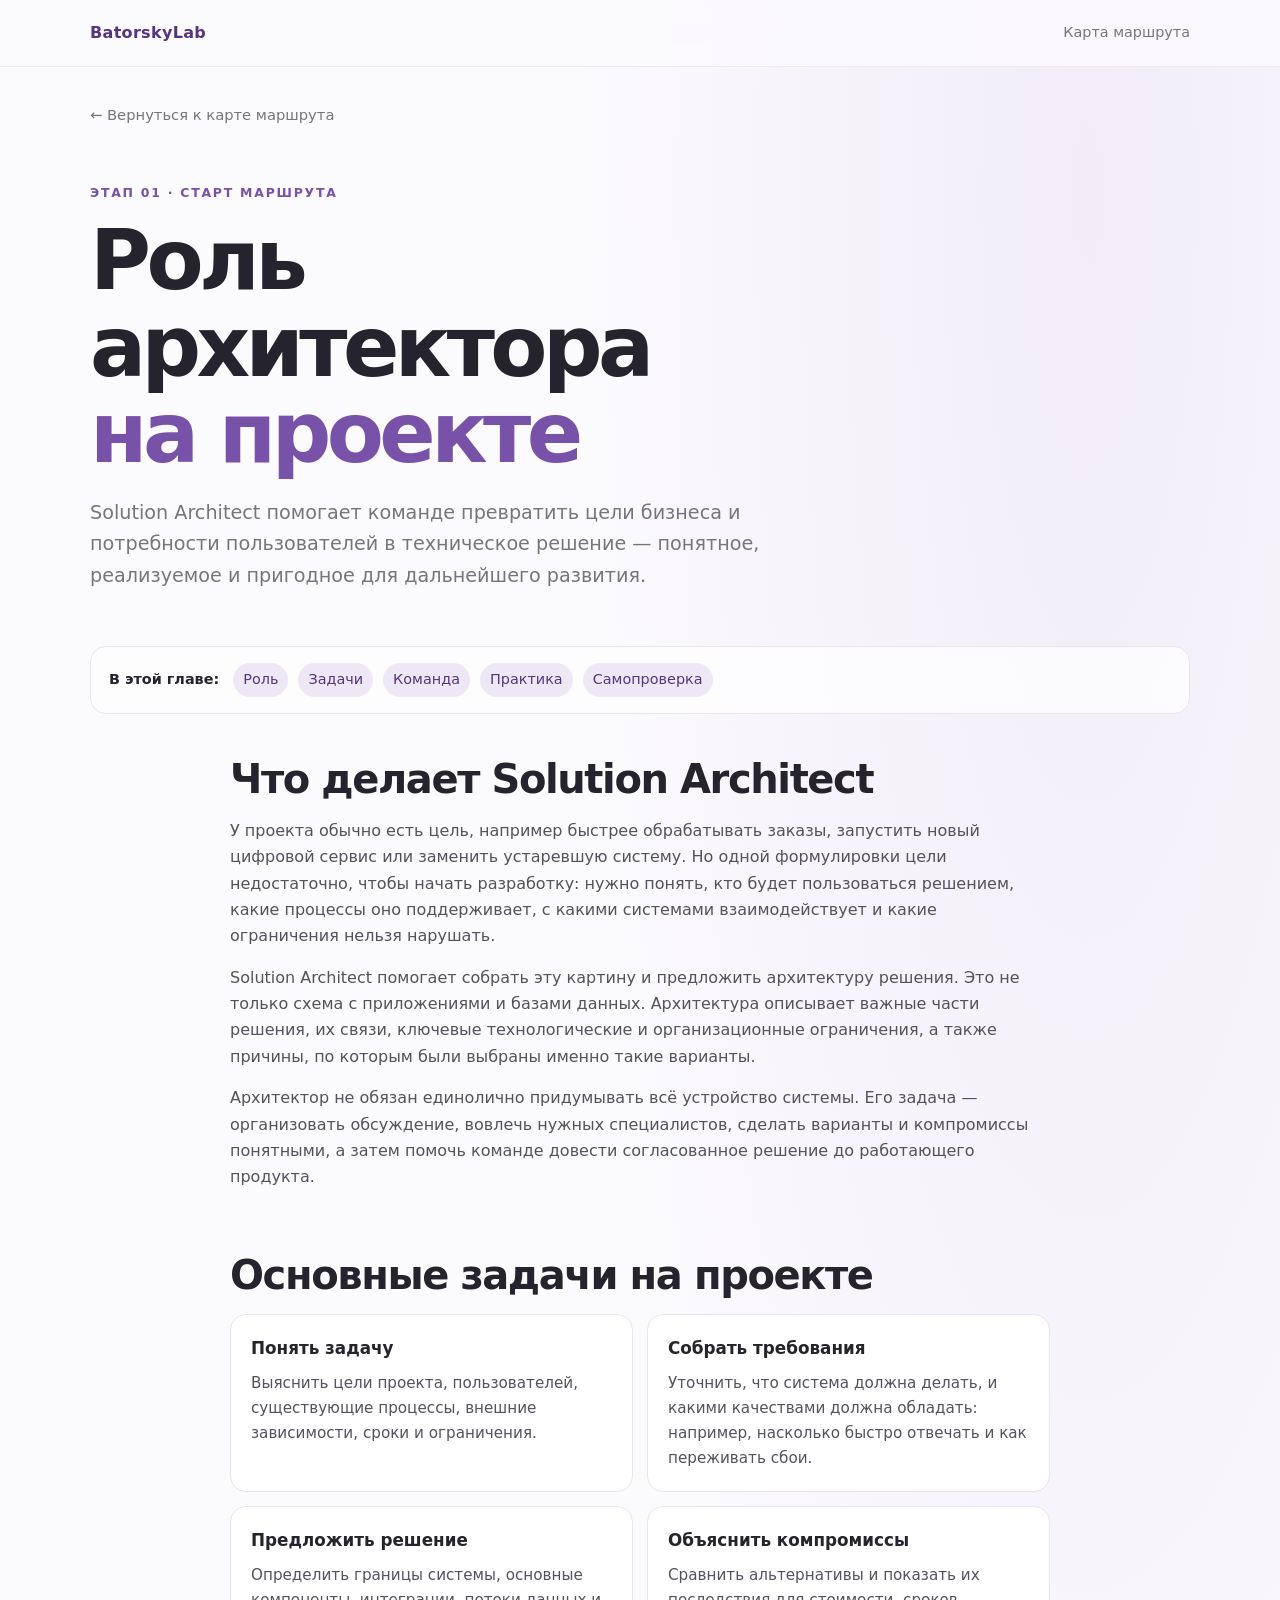
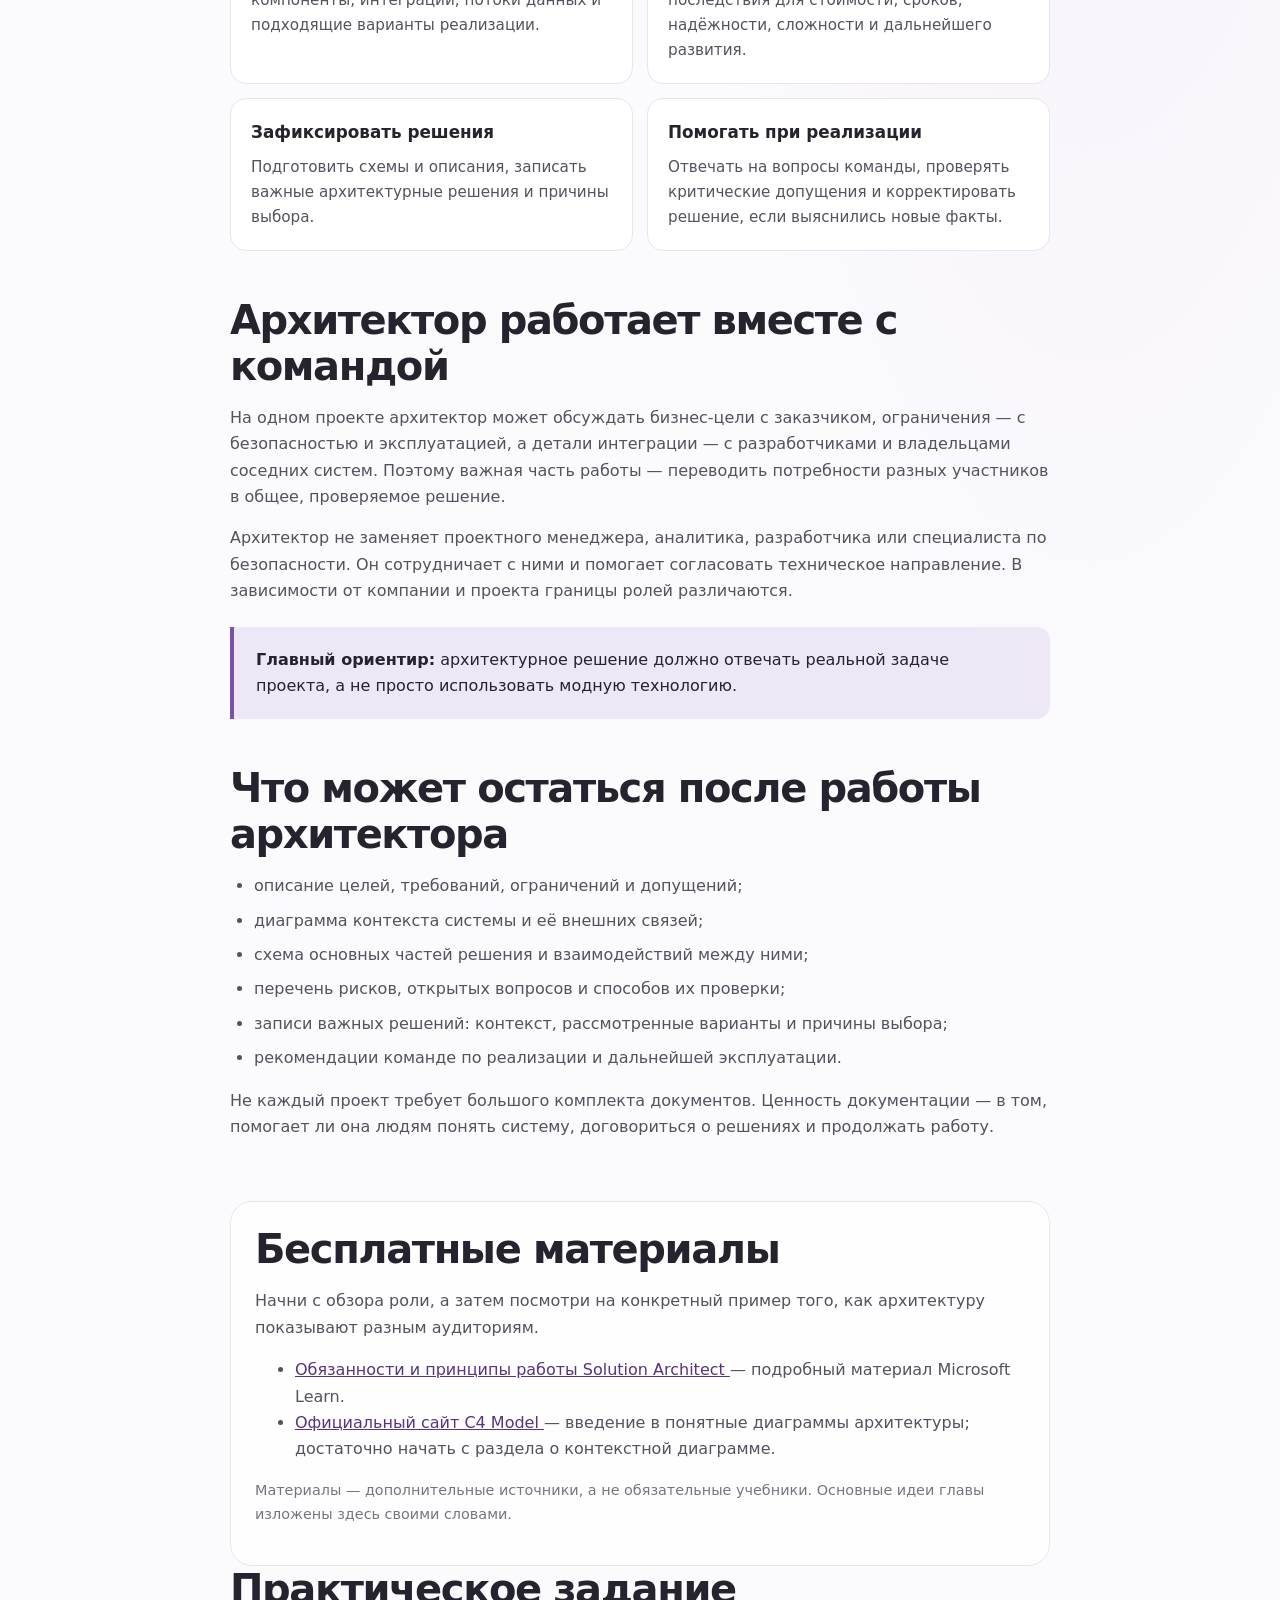
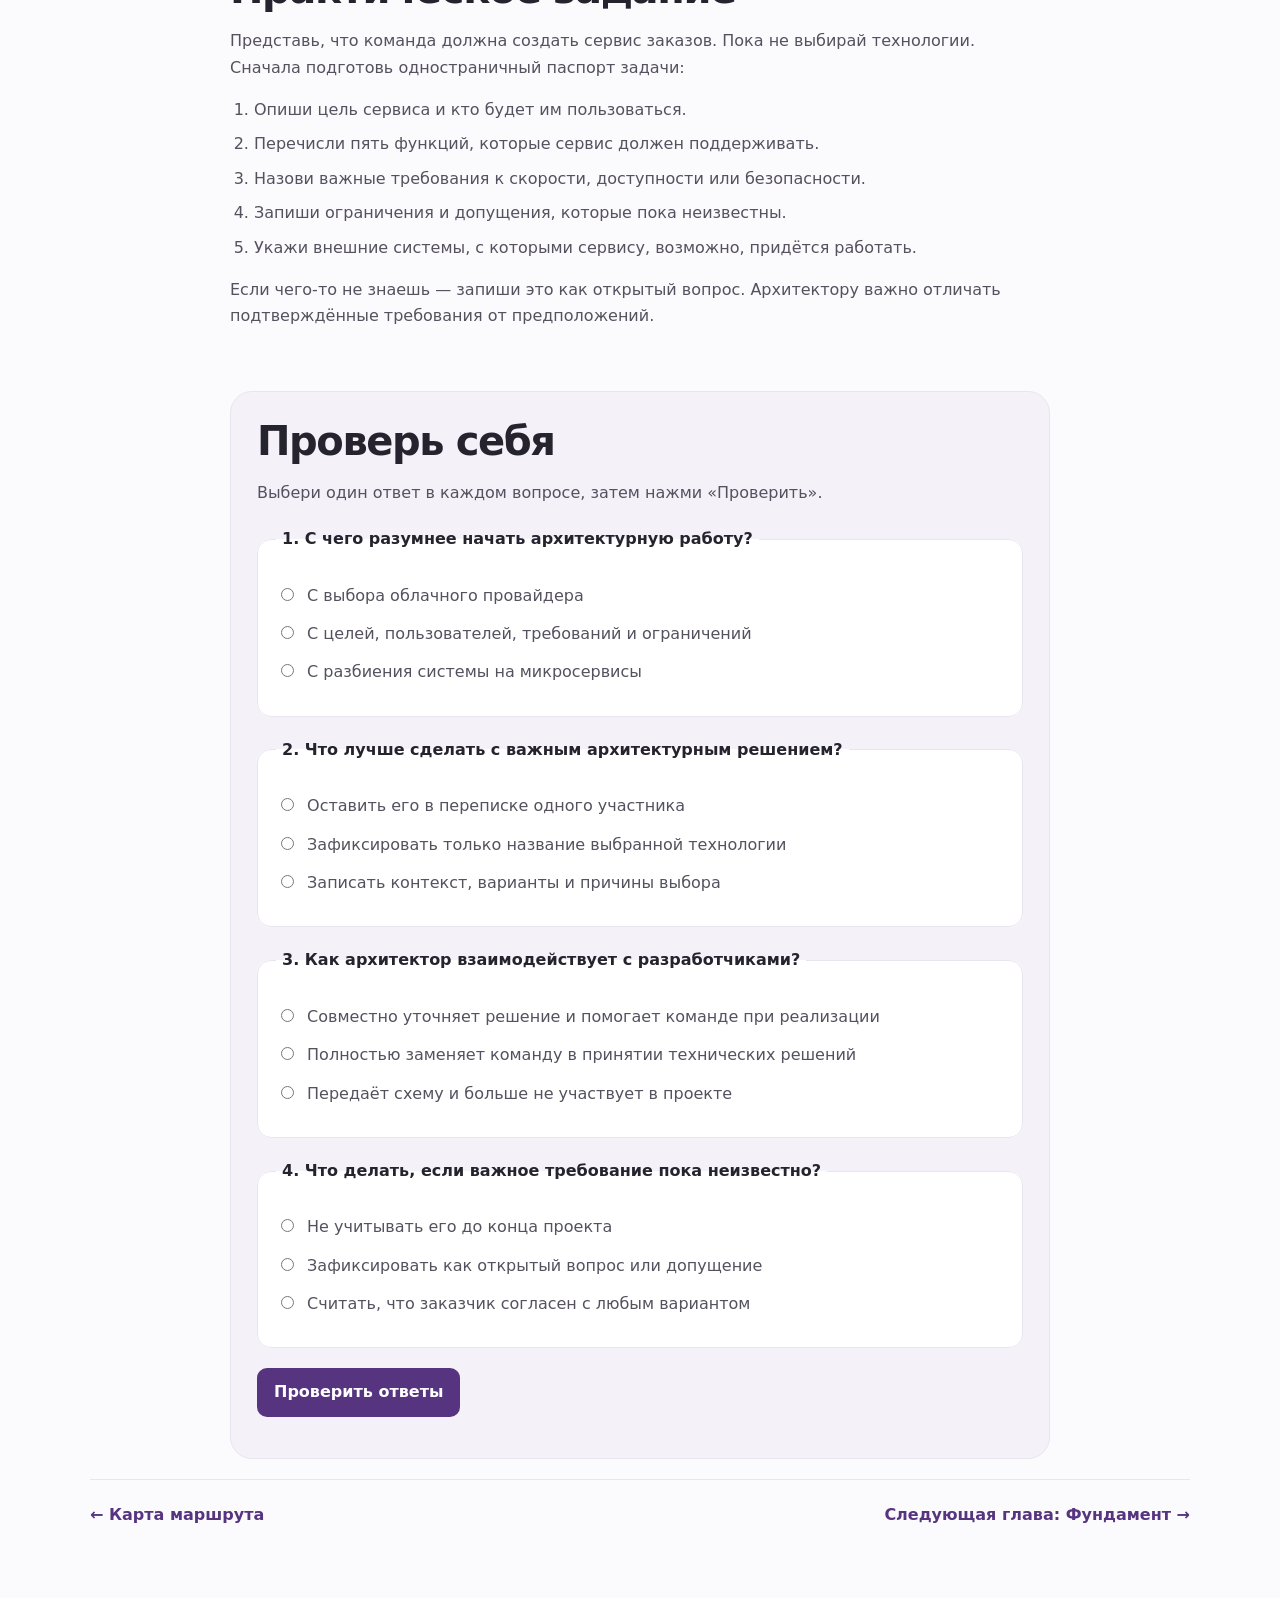
==== chapters/01-start.html @ 1c173b4c "Начальная версия сайта курса" ====
<!doctype html>
<html lang="ru">

<head>
  <meta charset="utf-8">
  <meta name="viewport" content="width=device-width, initial-scale=1">
  <title>Роль архитектора на проекте — BatorskyLab</title>
  <link rel="stylesheet" href="../assets/css/site.css">
</head>

<body>
  <header class="topbar">
    <div class="wrap topbar-inner">
      <a class="brand" href="../index.html">BatorskyLab</a>
      <nav class="nav" aria-label="Основная навигация">
        <a href="../index.html#route">Карта маршрута</a>
      </nav>
    </div>
  </header>

  <main class="wrap chapter">
    <a class="back-link" href="../index.html#route">← Вернуться к карте маршрута</a>

    <header class="chapter-header">
      <div class="eyebrow">Этап 01 · Старт маршрута</div>
      <h1>Роль архитектора<br><span>на проекте</span></h1>
      <p class="chapter-lead">
        Solution Architect помогает команде превратить цели бизнеса и
        потребности пользователей в техническое решение — понятное,
        реализуемое и пригодное для дальнейшего развития.
      </p>
    </header>

    <nav class="contents" aria-label="Содержание главы">
      <span>В этой главе:</span>
      <a href="#role">Роль</a>
      <a href="#responsibilities">Задачи</a>
      <a href="#collaboration">Команда</a>
      <a href="#practice">Практика</a>
      <a href="#quiz">Самопроверка</a>
    </nav>

    <article class="lesson">
      <section id="role">
        <h2>Что делает Solution Architect</h2>
        <p>
          У проекта обычно есть цель, например быстрее обрабатывать заказы,
          запустить новый цифровой сервис или заменить устаревшую систему.
          Но одной формулировки цели недостаточно, чтобы начать разработку:
          нужно понять, кто будет пользоваться решением, какие процессы оно
          поддерживает, с какими системами взаимодействует и какие ограничения
          нельзя нарушать.
        </p>
        <p>
          Solution Architect помогает собрать эту картину и предложить
          архитектуру решения. Это не только схема с приложениями и базами
          данных. Архитектура описывает важные части решения, их связи,
          ключевые технологические и организационные ограничения, а также
          причины, по которым были выбраны именно такие варианты.
        </p>
        <p>
          Архитектор не обязан единолично придумывать всё устройство системы.
          Его задача — организовать обсуждение, вовлечь нужных специалистов,
          сделать варианты и компромиссы понятными, а затем помочь команде
          довести согласованное решение до работающего продукта.
        </p>
      </section>

      <section id="responsibilities">
        <h2>Основные задачи на проекте</h2>
        <div class="lesson-grid">
          <div class="lesson-card">
            <h3>Понять задачу</h3>
            <p>
              Выяснить цели проекта, пользователей, существующие процессы,
              внешние зависимости, сроки и ограничения.
            </p>
          </div>
          <div class="lesson-card">
            <h3>Собрать требования</h3>
            <p>
              Уточнить, что система должна делать, и какими качествами должна
              обладать: например, насколько быстро отвечать и как переживать
              сбои.
            </p>
          </div>
          <div class="lesson-card">
            <h3>Предложить решение</h3>
            <p>
              Определить границы системы, основные компоненты, интеграции,
              потоки данных и подходящие варианты реализации.
            </p>
          </div>
          <div class="lesson-card">
            <h3>Объяснить компромиссы</h3>
            <p>
              Сравнить альтернативы и показать их последствия для стоимости,
              сроков, надёжности, сложности и дальнейшего развития.
            </p>
          </div>
          <div class="lesson-card">
            <h3>Зафиксировать решения</h3>
            <p>
              Подготовить схемы и описания, записать важные архитектурные
              решения и причины выбора.
            </p>
          </div>
          <div class="lesson-card">
            <h3>Помогать при реализации</h3>
            <p>
              Отвечать на вопросы команды, проверять критические допущения
              и корректировать решение, если выяснились новые факты.
            </p>
          </div>
        </div>
      </section>

      <section id="collaboration">
        <h2>Архитектор работает вместе с командой</h2>
        <p>
          На одном проекте архитектор может обсуждать бизнес-цели с заказчиком,
          ограничения — с безопасностью и эксплуатацией, а детали интеграции —
          с разработчиками и владельцами соседних систем. Поэтому важная часть
          работы — переводить потребности разных участников в общее,
          проверяемое решение.
        </p>
        <p>
          Архитектор не заменяет проектного менеджера, аналитика, разработчика
          или специалиста по безопасности. Он сотрудничает с ними и помогает
          согласовать техническое направление. В зависимости от компании и
          проекта границы ролей различаются.
        </p>
        <aside class="callout">
          <strong>Главный ориентир:</strong>
          архитектурное решение должно отвечать реальной задаче проекта,
          а не просто использовать модную технологию.
        </aside>
      </section>

      <section id="deliverables">
        <h2>Что может остаться после работы архитектора</h2>
        <ul class="check-list">
          <li>описание целей, требований, ограничений и допущений;</li>
          <li>диаграмма контекста системы и её внешних связей;</li>
          <li>схема основных частей решения и взаимодействий между ними;</li>
          <li>перечень рисков, открытых вопросов и способов их проверки;</li>
          <li>записи важных решений: контекст, рассмотренные варианты и причины выбора;</li>
          <li>рекомендации команде по реализации и дальнейшей эксплуатации.</li>
        </ul>
        <p>
          Не каждый проект требует большого комплекта документов. Ценность
          документации — в том, помогает ли она людям понять систему,
          договориться о решениях и продолжать работу.
        </p>
      </section>

      <section class="resources">
        <h2>Бесплатные материалы</h2>
        <p>
          Начни с обзора роли, а затем посмотри на конкретный пример того,
          как архитектуру показывают разным аудиториям.
        </p>
        <ul>
          <li>
            <a href="https://learn.microsoft.com/en-us/azure/well-architected/architect-role/fundamentals"
              target="_blank" rel="noopener">
              Обязанности и принципы работы Solution Architect
            </a>
            — подробный материал Microsoft Learn.
          </li>
          <li>
            <a href="https://c4model.com/" target="_blank" rel="noopener">
              Официальный сайт C4 Model
            </a>
            — введение в понятные диаграммы архитектуры; достаточно начать
            с раздела о контекстной диаграмме.
          </li>
        </ul>
        <p class="small-note">
          Материалы — дополнительные источники, а не обязательные учебники.
          Основные идеи главы изложены здесь своими словами.
        </p>
      </section>

      <section id="practice">
        <h2>Практическое задание</h2>
        <p>
          Представь, что команда должна создать сервис заказов. Пока не выбирай
          технологии. Сначала подготовь одностраничный паспорт задачи:
        </p>
        <ol>
          <li>Опиши цель сервиса и кто будет им пользоваться.</li>
          <li>Перечисли пять функций, которые сервис должен поддерживать.</li>
          <li>Назови важные требования к скорости, доступности или безопасности.</li>
          <li>Запиши ограничения и допущения, которые пока неизвестны.</li>
          <li>Укажи внешние системы, с которыми сервису, возможно, придётся работать.</li>
        </ol>
        <p>
          Если чего-то не знаешь — запиши это как открытый вопрос. Архитектору
          важно отличать подтверждённые требования от предположений.
        </p>
      </section>

      <section id="quiz" class="quiz">
        <h2>Проверь себя</h2>
        <p>Выбери один ответ в каждом вопросе, затем нажми «Проверить».</p>

        <form id="quiz-form">
          <fieldset class="question" data-answer="b">
            <legend>1. С чего разумнее начать архитектурную работу?</legend>
            <label><input type="radio" name="q1" value="a"> С выбора облачного провайдера</label>
            <label><input type="radio" name="q1" value="b"> С целей, пользователей, требований и ограничений</label>
            <label><input type="radio" name="q1" value="c"> С разбиения системы на микросервисы</label>
            <p class="feedback" aria-live="polite"></p>
          </fieldset>

          <fieldset class="question" data-answer="c">
            <legend>2. Что лучше сделать с важным архитектурным решением?</legend>
            <label><input type="radio" name="q2" value="a"> Оставить его в переписке одного участника</label>
            <label><input type="radio" name="q2" value="b"> Зафиксировать только название выбранной технологии</label>
            <label><input type="radio" name="q2" value="c"> Записать контекст, варианты и причины выбора</label>
            <p class="feedback" aria-live="polite"></p>
          </fieldset>

          <fieldset class="question" data-answer="a">
            <legend>3. Как архитектор взаимодействует с разработчиками?</legend>
            <label><input type="radio" name="q3" value="a"> Совместно уточняет решение и помогает команде при
              реализации</label>
            <label><input type="radio" name="q3" value="b"> Полностью заменяет команду в принятии технических
              решений</label>
            <label><input type="radio" name="q3" value="c"> Передаёт схему и больше не участвует в проекте</label>
            <p class="feedback" aria-live="polite"></p>
          </fieldset>

          <fieldset class="question" data-answer="b">
            <legend>4. Что делать, если важное требование пока неизвестно?</legend>
            <label><input type="radio" name="q4" value="a"> Не учитывать его до конца проекта</label>
            <label><input type="radio" name="q4" value="b"> Зафиксировать как открытый вопрос или допущение</label>
            <label><input type="radio" name="q4" value="c"> Считать, что заказчик согласен с любым вариантом</label>
            <p class="feedback" aria-live="polite"></p>
          </fieldset>

          <button class="quiz-button" type="submit">Проверить ответы</button>
          <p id="quiz-result" class="quiz-result" aria-live="polite"></p>
        </form>
      </section>
    </article>

    <nav class="chapter-nav" aria-label="Навигация по курсу">
      <a href="../index.html#route">← Карта маршрута</a>
      <a href="02-foundation.html">Следующая глава: Фундамент →</a>
    </nav>
  </main>

  <script>
    const explanations = {
      q1: {
        correct: "Верно. Сначала нужно понять задачу и ограничения, иначе выбор технологий будет преждевременным.",
        wrong: "Начни с целей, пользователей, требований и ограничений. Технологии выбирают после прояснения задачи."
      },
      q2: {
        correct: "Верно. Контекст и причины помогают команде понять решение и пересмотреть его при изменении условий.",
        wrong: "Зафиксируй не только выбор, но и контекст, альтернативы и причины принятого решения."
      },
      q3: {
        correct: "Верно. Архитектор помогает команде реализовать решение и уточняет его по мере появления новых фактов.",
        wrong: "Архитектор не должен работать изолированно: он сотрудничает с командой во время реализации."
      },
      q4: {
        correct: "Верно. Вопросы и допущения нужно сделать видимыми, чтобы их можно было проверить.",
        wrong: "Неизвестное следует записать как открытый вопрос или допущение, а затем проверить."
      }
    };

    document.querySelector("#quiz-form").addEventListener("submit", (event) => {
      event.preventDefault();

      let score = 0;
      let answered = 0;

      document.querySelectorAll(".question").forEach((question, index) => {
        const name = `q${index + 1}`;
        const selected = document.querySelector(`input[name="${name}"]:checked`);
        const feedback = question.querySelector(".feedback");

        if (!selected) {
          feedback.textContent = "Выбери ответ.";
          feedback.className = "feedback";
          return;
        }

        answered++;
        const correct = selected.value === question.dataset.answer;

        if (correct) score++;

        feedback.textContent = explanations[name][correct ? "correct" : "wrong"];
        feedback.className = `feedback ${correct ? "is-correct" : "is-wrong"}`;
      });

      const result = document.querySelector("#quiz-result");

      if (answered < 4) {
        result.textContent = `Отвечено: ${answered} из 4. Заполни оставшиеся вопросы и проверь ещё раз.`;
      } else {
        result.textContent = `Результат: ${score} из 4. Прочитай пояснения к ответам, затем можешь пройти тест ещё раз.`;
      }
    });
  </script>
</body>

</html>
---- assets/css/site.css ----
:root {
  color-scheme: light;
  --ink: #25232d;
  --muted: #777480;
  --paper: #fbfafd;
  --surface: #ffffff;
  --line: #e9e5ef;
  --purple: #7851a9;
  --purple-dark: #56347f;
  --lavender: #eee7f6;
  --lilac: #d8c9eb;
  --mint: #eaf2ed;
  --shadow: 0 18px 55px rgb(48 31 67 / 8%);
  --radius: 22px;
}

* {
  box-sizing: border-box;
}

html {
  scroll-behavior: smooth;
  scroll-padding-top: 90px;
}

body {
  margin: 0;
  background:
    radial-gradient(ellipse at 85% 4%, rgb(216 201 235 / 28%), transparent 32rem),
    var(--paper);
  color: var(--ink);
  font: 16px/1.65 system-ui, -apple-system, "Segoe UI", sans-serif;
}

a {
  color: inherit;
}

.wrap {
  width: min(1100px, calc(100% - 40px));
  margin-inline: auto;
}

.topbar {
  position: sticky;
  top: 0;
  z-index: 5;
  border-bottom: 1px solid rgb(233 229 239 / 85%);
  background: rgb(251 250 253 / 88%);
  backdrop-filter: blur(14px);
}

.topbar-inner {
  min-height: 66px;
  display: flex;
  align-items: center;
  justify-content: space-between;
  gap: 20px;
}

.brand {
  color: var(--purple-dark);
  font-weight: 750;
  letter-spacing: .02em;
  text-decoration: none;
}

.nav {
  display: flex;
  gap: 22px;
  color: var(--muted);
  font-size: .9rem;
}

.nav a {
  text-decoration: none;
}

.nav a:hover,
.back-link:hover,
.chapter-nav a:hover {
  color: var(--purple-dark);
}

.hero {
  position: relative;
  overflow: hidden;
  padding: clamp(72px, 12vw, 132px) 0 76px;
}

.eyebrow {
  color: var(--purple);
  font-size: .78rem;
  font-weight: 750;
  letter-spacing: .14em;
  text-transform: uppercase;
}

h1 {
  max-width: 780px;
  margin: 15px 0 18px;
  font-size: clamp(2.5rem, 7vw, 5.2rem);
  line-height: 1.04;
  letter-spacing: -.055em;
  font-weight: 720;
}

h1 span {
  color: var(--purple);
}

.intro {
  max-width: 650px;
  margin: 0;
  color: var(--muted);
  font-size: clamp(1.05rem, 2vw, 1.2rem);
}

.hero-note {
  display: inline-flex;
  align-items: center;
  gap: 10px;
  margin-top: 30px;
  padding: 10px 15px;
  border: 1px solid var(--line);
  border-radius: 999px;
  background: rgb(255 255 255 / 72%);
  color: #5f5968;
  font-size: .9rem;
}

.hero-note::before {
  content: "";
  width: 9px;
  height: 9px;
  border-radius: 50%;
  background: #8c70ae;
  box-shadow: 0 0 0 4px var(--lavender);
}

section {
  padding: 35px 0 70px;
}

.section-head {
  display: block;
  margin-bottom: 28px;
}

.section-head p {
  max-width: 560px;
  margin: 10px 0 0;
  color: var(--muted);
}

h2 {
  margin: 0;
  font-size: clamp(1.7rem, 4vw, 2.5rem);
  line-height: 1.15;
  letter-spacing: -.035em;
}

/* Карточки карты маршрута на главной */

.route {
  display: grid;
  grid-template-columns: repeat(2, minmax(0, 1fr));
  gap: 18px;
}

.tile {
  min-height: 210px;
  display: flex;
  flex-direction: column;
  align-items: flex-start;
  padding: 26px;
  border: 1px solid var(--line);
  border-radius: var(--radius);
  background: var(--surface);
  box-shadow: 0 8px 30px rgb(48 31 67 / 4%);
  text-decoration: none;
  transition: transform .22s ease, box-shadow .22s ease, border-color .22s ease;
}

.tile:hover {
  transform: translateY(-4px);
  border-color: var(--lilac);
  box-shadow: var(--shadow);
}

.tile-number {
  display: inline-flex;
  align-items: center;
  justify-content: center;
  min-width: 38px;
  height: 32px;
  margin-bottom: 20px;
  padding: 0 10px;
  border-radius: 9px;
  color: var(--purple-dark);
  background: var(--lavender);
  font-size: .82rem;
  font-weight: 750;
}

.tile h3 {
  margin: 0 0 9px;
  font-size: 1.18rem;
  line-height: 1.3;
}

.tile p {
  margin: 0;
  color: var(--muted);
  font-size: .94rem;
}

.tile-arrow {
  margin-top: auto;
  padding-top: 18px;
  color: var(--purple);
  font-size: .9rem;
  font-weight: 700;
}

.footer {
  padding: 28px 0 40px;
  border-top: 1px solid var(--line);
  color: var(--muted);
  font-size: .9rem;
}

/* Страницы глав курса */

.chapter {
  padding-top: 35px;
  padding-bottom: 70px;
}

.back-link {
  display: inline-block;
  color: var(--muted);
  font-size: .92rem;
  text-decoration: none;
}

.chapter-header {
  max-width: 780px;
  padding: 55px 0 35px;
}

.chapter-header h1 {
  margin-top: 14px;
}

.chapter-lead {
  max-width: 700px;
  color: var(--muted);
  font-size: clamp(1.05rem, 2vw, 1.2rem);
}

.contents {
  display: flex;
  flex-wrap: wrap;
  align-items: center;
  gap: 10px;
  margin: 0 0 42px;
  padding: 16px 18px;
  border: 1px solid var(--line);
  border-radius: 16px;
  background: rgb(255 255 255 / 72%);
  color: var(--muted);
  font-size: .9rem;
}

.contents span {
  margin-right: 4px;
  color: var(--ink);
  font-weight: 700;
}

.contents a {
  padding: 5px 10px;
  border-radius: 999px;
  background: var(--lavender);
  color: var(--purple-dark);
  text-decoration: none;
}

.contents a:hover {
  background: var(--lilac);
}

.lesson {
  max-width: 820px;
  margin-inline: auto;
}

.lesson section {
  padding: 0 0 46px;
  scroll-margin-top: 90px;
}

.lesson section h2 {
  margin-bottom: 16px;
}

.lesson p,
.lesson li {
  color: #55515e;
}

.lesson p {
  margin: 0 0 15px;
}

.lesson-grid {
  display: grid;
  grid-template-columns: repeat(2, minmax(0, 1fr));
  gap: 14px;
}

.lesson-card {
  padding: 20px;
  border: 1px solid var(--line);
  border-radius: 16px;
  background: var(--surface);
}

.lesson-card h3 {
  margin: 0 0 8px;
  font-size: 1.05rem;
}

.lesson-card p {
  margin: 0;
  font-size: .95rem;
}

.callout {
  margin-top: 22px;
  padding: 20px 22px;
  border-left: 4px solid var(--purple);
  border-radius: 0 14px 14px 0;
  background: var(--lavender);
}

.check-list,
.lesson ol {
  padding-left: 24px;
}

.check-list li,
.lesson ol li {
  margin: 8px 0;
}

.resources {
  padding: 24px !important;
  border: 1px solid var(--line);
  border-radius: var(--radius);
  background: rgb(255 255 255 / 78%);
}

.resources a {
  color: var(--purple-dark);
}

.small-note {
  color: var(--muted) !important;
  font-size: .9rem;
}

.quiz {
  padding: 26px !important;
  border: 1px solid var(--line);
  border-radius: var(--radius);
  background: #f5f1f9;
}

.question {
  min-width: 0;
  margin: 20px 0;
  padding: 18px;
  border: 1px solid var(--line);
  border-radius: 14px;
  background: var(--surface);
}

.question legend {
  padding: 0 6px;
  font-weight: 700;
}

.question label {
  display: block;
  margin: 12px 0;
  color: #55515e;
  cursor: pointer;
}

.question input {
  margin-right: 8px;
  accent-color: var(--purple);
}

.feedback {
  margin: 12px 0 0 !important;
  font-size: .92rem;
}

.is-correct {
  color: #276346 !important;
}

.is-wrong {
  color: #9a3f4b !important;
}

.quiz-button {
  padding: 11px 17px;
  border: 0;
  border-radius: 10px;
  background: var(--purple-dark);
  color: white;
  font: inherit;
  font-weight: 700;
  cursor: pointer;
}

.quiz-button:hover {
  background: var(--purple);
}

.quiz-result {
  margin-top: 15px !important;
  font-weight: 700;
}

.chapter-nav {
  display: flex;
  justify-content: space-between;
  gap: 20px;
  margin-top: 20px;
  padding-top: 22px;
  border-top: 1px solid var(--line);
}

.chapter-nav a {
  color: var(--purple-dark);
  font-weight: 700;
  text-decoration: none;
}

@media (max-width: 760px) {
  .nav {
    gap: 12px;
    font-size: .82rem;
  }

  .lesson-grid {
    grid-template-columns: 1fr;
  }
}

@media (max-width: 520px) {
  .wrap {
    width: min(100% - 28px, 1100px);
  }

  .nav a:first-child {
    display: none;
  }

  .route {
    grid-template-columns: 1fr;
  }

  .tile {
    min-height: 190px;
  }

  .chapter-header {
    padding-top: 38px;
  }

  .contents {
    align-items: flex-start;
  }

  .chapter-nav {
    flex-direction: column;
  }

  .quiz {
    padding: 18px !important;
  }
}

@media (prefers-reduced-motion: reduce) {

  *,
  *::before,
  *::after {
    scroll-behavior: auto !important;
    transition-duration: .01ms !important;
  }
}
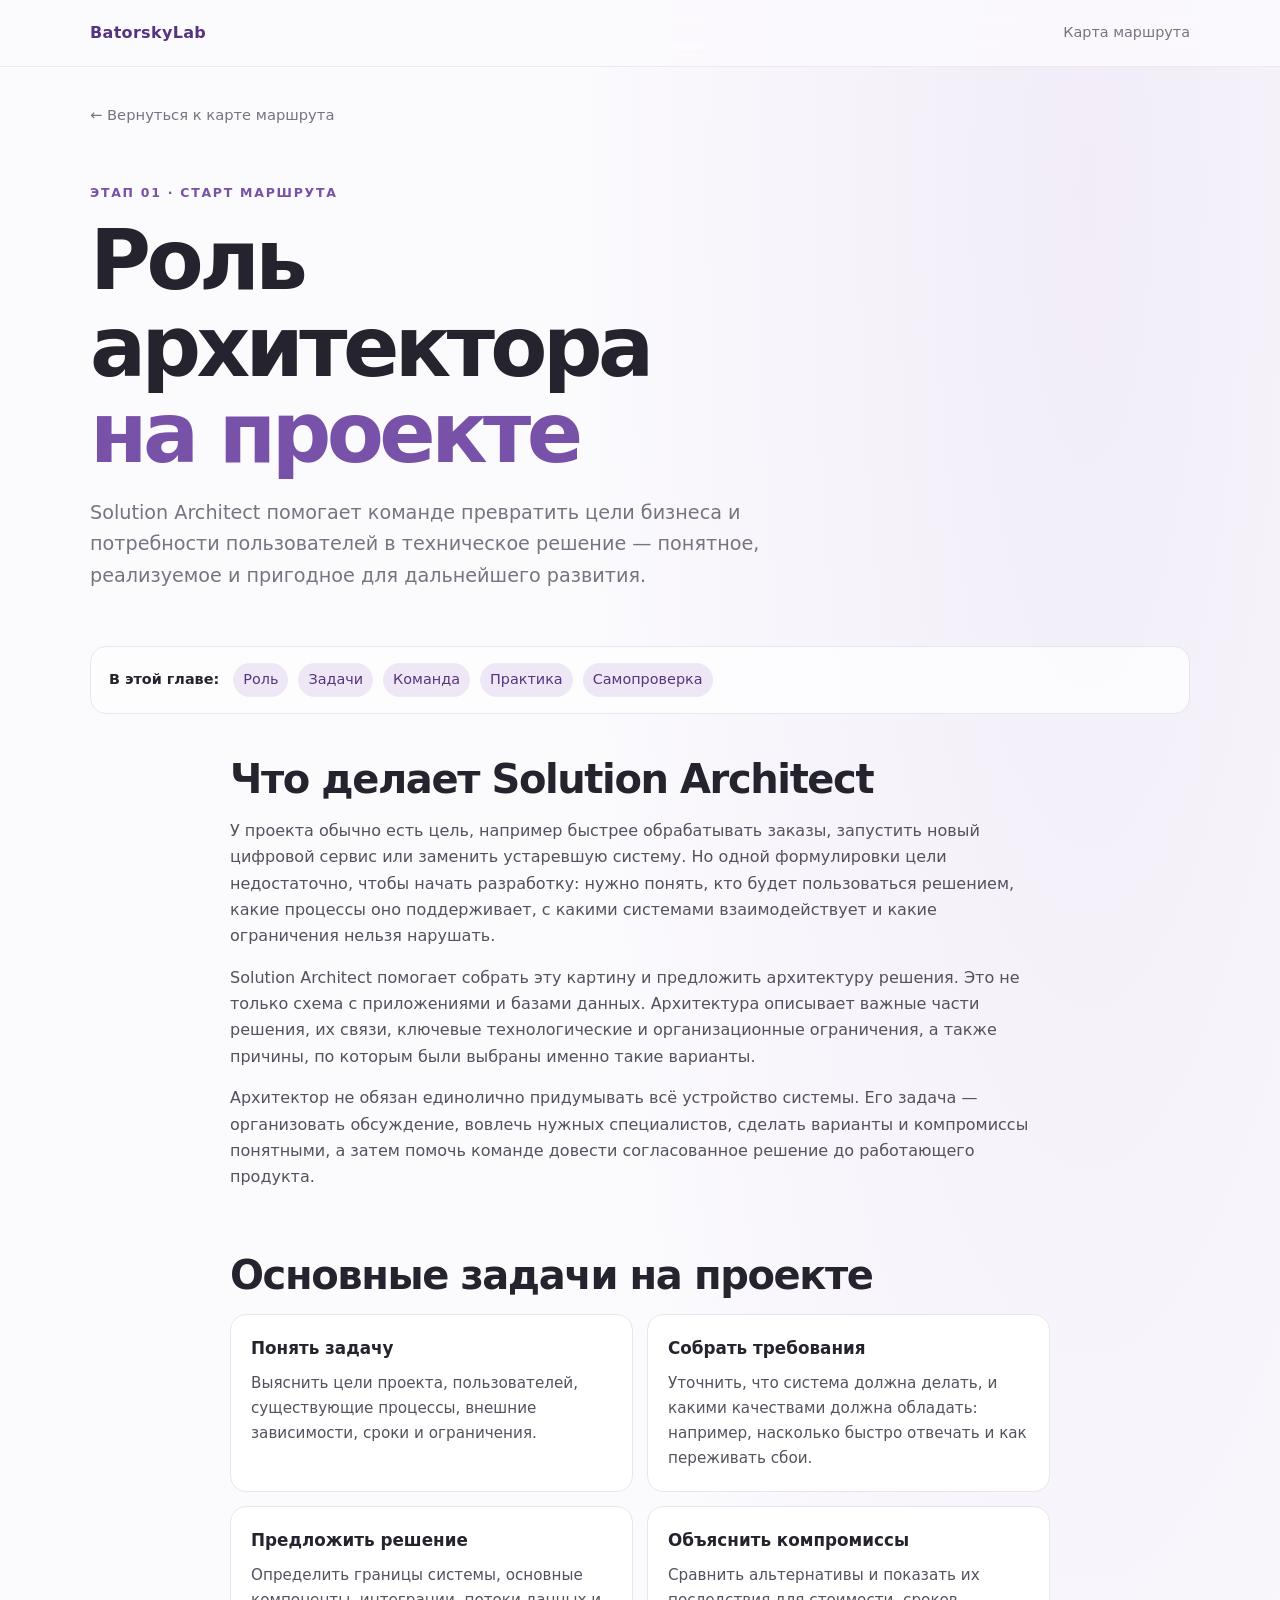
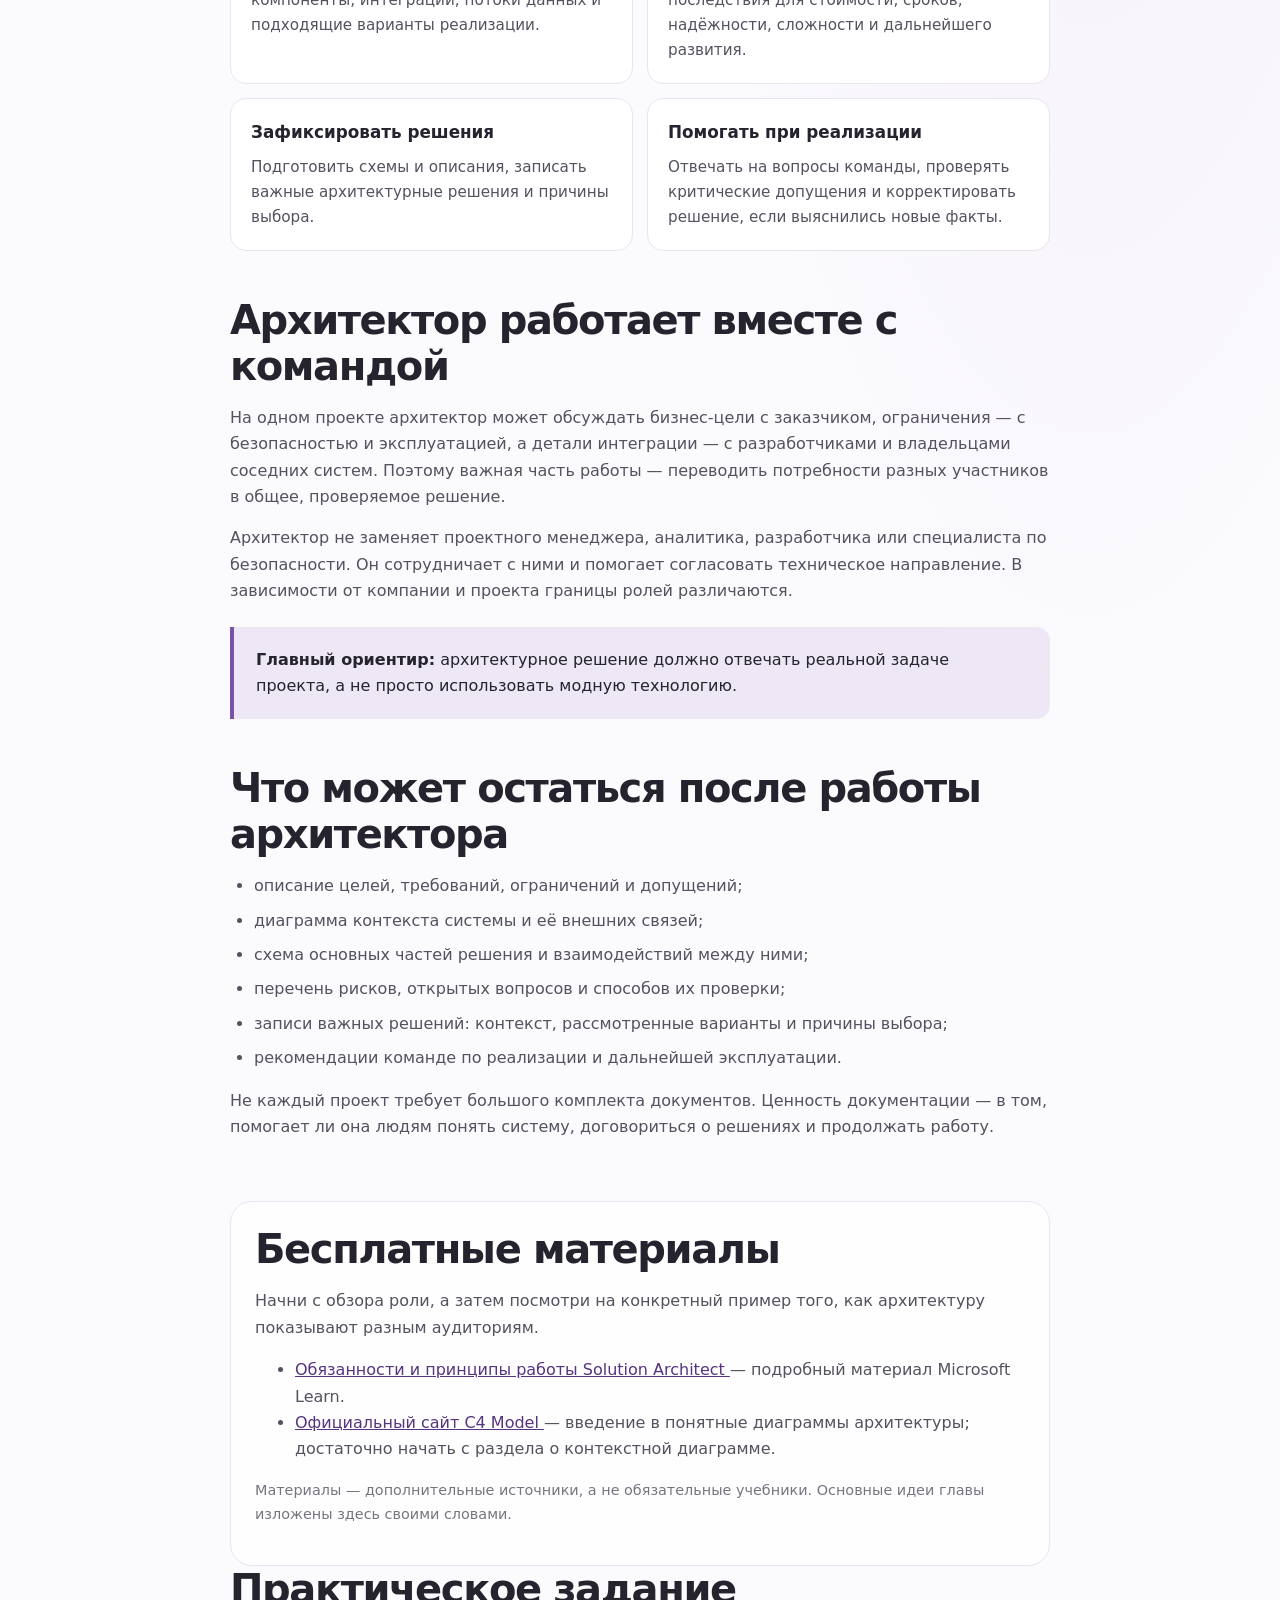
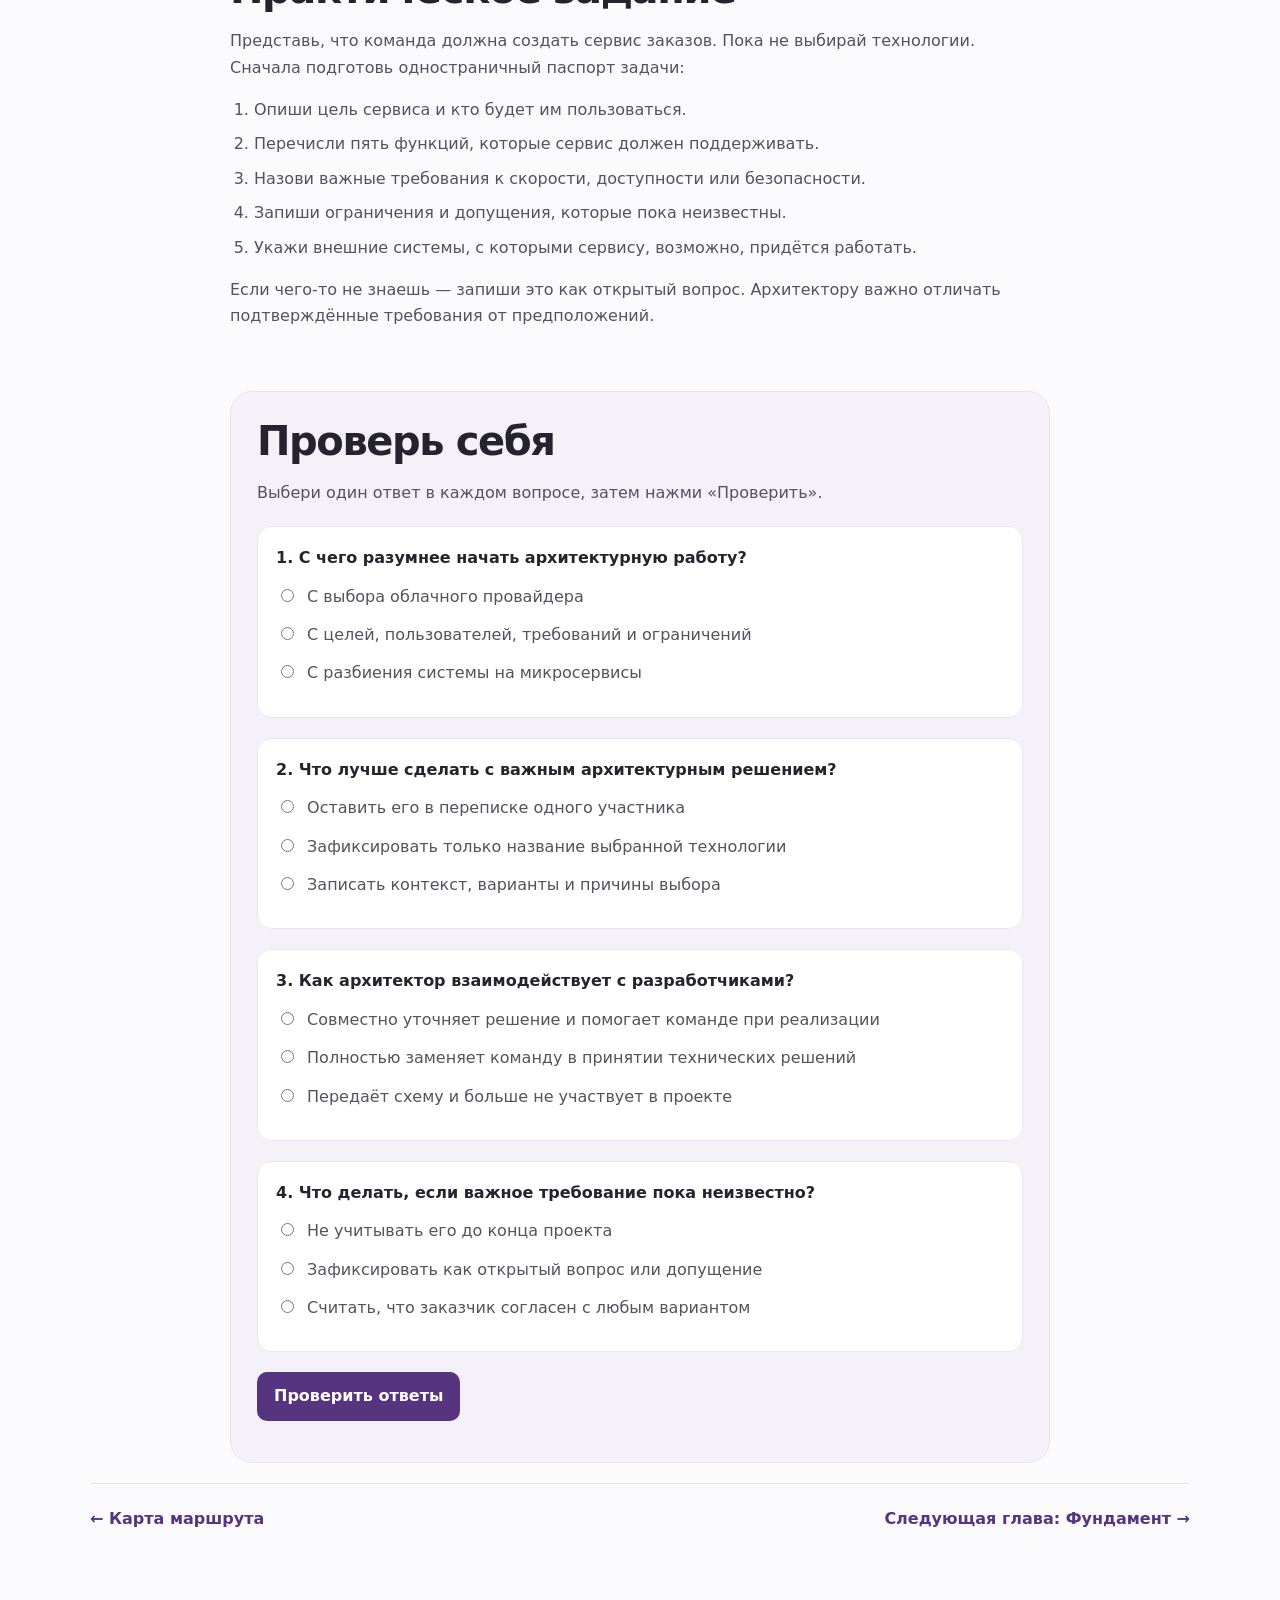
==== commit 54b7259f: "Исправил ошибку наложения вопроса на рамку в блоке с вопросоами." ====
--- a/chapters/01-start.html
+++ b/chapters/01-start.html
@@ -1,312 +1,378 @@
 <!doctype html>
 <html lang="ru">
-
-<head>
-  <meta charset="utf-8">
-  <meta name="viewport" content="width=device-width, initial-scale=1">
-  <title>Роль архитектора на проекте — BatorskyLab</title>
-  <link rel="stylesheet" href="../assets/css/site.css">
-</head>
-
-<body>
-  <header class="topbar">
-    <div class="wrap topbar-inner">
-      <a class="brand" href="../index.html">BatorskyLab</a>
-      <nav class="nav" aria-label="Основная навигация">
-        <a href="../index.html#route">Карта маршрута</a>
+  <head>
+    <meta charset="utf-8" />
+    <meta name="viewport" content="width=device-width, initial-scale=1" />
+    <title>Роль архитектора на проекте — BatorskyLab</title>
+    <link rel="stylesheet" href="../assets/css/site.css" />
+  </head>
+
+  <body>
+    <header class="topbar">
+      <div class="wrap topbar-inner">
+        <a class="brand" href="../index.html">BatorskyLab</a>
+        <nav class="nav" aria-label="Основная навигация">
+          <a href="../index.html#route">Карта маршрута</a>
+        </nav>
+      </div>
+    </header>
+
+    <main class="wrap chapter">
+      <a class="back-link" href="../index.html#route"
+        >← Вернуться к карте маршрута</a
+      >
+
+      <header class="chapter-header">
+        <div class="eyebrow">Этап 01 · Старт маршрута</div>
+        <h1>Роль архитектора<br /><span>на проекте</span></h1>
+        <p class="chapter-lead">
+          Solution Architect помогает команде превратить цели бизнеса и
+          потребности пользователей в техническое решение — понятное,
+          реализуемое и пригодное для дальнейшего развития.
+        </p>
+      </header>
+
+      <nav class="contents" aria-label="Содержание главы">
+        <span>В этой главе:</span>
+        <a href="#role">Роль</a>
+        <a href="#responsibilities">Задачи</a>
+        <a href="#collaboration">Команда</a>
+        <a href="#practice">Практика</a>
+        <a href="#quiz">Самопроверка</a>
       </nav>
-    </div>
-  </header>
-
-  <main class="wrap chapter">
-    <a class="back-link" href="../index.html#route">← Вернуться к карте маршрута</a>
-
-    <header class="chapter-header">
-      <div class="eyebrow">Этап 01 · Старт маршрута</div>
-      <h1>Роль архитектора<br><span>на проекте</span></h1>
-      <p class="chapter-lead">
-        Solution Architect помогает команде превратить цели бизнеса и
-        потребности пользователей в техническое решение — понятное,
-        реализуемое и пригодное для дальнейшего развития.
-      </p>
-    </header>
-
-    <nav class="contents" aria-label="Содержание главы">
-      <span>В этой главе:</span>
-      <a href="#role">Роль</a>
-      <a href="#responsibilities">Задачи</a>
-      <a href="#collaboration">Команда</a>
-      <a href="#practice">Практика</a>
-      <a href="#quiz">Самопроверка</a>
-    </nav>
-
-    <article class="lesson">
-      <section id="role">
-        <h2>Что делает Solution Architect</h2>
-        <p>
-          У проекта обычно есть цель, например быстрее обрабатывать заказы,
-          запустить новый цифровой сервис или заменить устаревшую систему.
-          Но одной формулировки цели недостаточно, чтобы начать разработку:
-          нужно понять, кто будет пользоваться решением, какие процессы оно
-          поддерживает, с какими системами взаимодействует и какие ограничения
-          нельзя нарушать.
-        </p>
-        <p>
-          Solution Architect помогает собрать эту картину и предложить
-          архитектуру решения. Это не только схема с приложениями и базами
-          данных. Архитектура описывает важные части решения, их связи,
-          ключевые технологические и организационные ограничения, а также
-          причины, по которым были выбраны именно такие варианты.
-        </p>
-        <p>
-          Архитектор не обязан единолично придумывать всё устройство системы.
-          Его задача — организовать обсуждение, вовлечь нужных специалистов,
-          сделать варианты и компромиссы понятными, а затем помочь команде
-          довести согласованное решение до работающего продукта.
-        </p>
-      </section>
-
-      <section id="responsibilities">
-        <h2>Основные задачи на проекте</h2>
-        <div class="lesson-grid">
-          <div class="lesson-card">
-            <h3>Понять задачу</h3>
-            <p>
-              Выяснить цели проекта, пользователей, существующие процессы,
-              внешние зависимости, сроки и ограничения.
-            </p>
+
+      <article class="lesson">
+        <section id="role">
+          <h2>Что делает Solution Architect</h2>
+          <p>
+            У проекта обычно есть цель, например быстрее обрабатывать заказы,
+            запустить новый цифровой сервис или заменить устаревшую систему. Но
+            одной формулировки цели недостаточно, чтобы начать разработку: нужно
+            понять, кто будет пользоваться решением, какие процессы оно
+            поддерживает, с какими системами взаимодействует и какие ограничения
+            нельзя нарушать.
+          </p>
+          <p>
+            Solution Architect помогает собрать эту картину и предложить
+            архитектуру решения. Это не только схема с приложениями и базами
+            данных. Архитектура описывает важные части решения, их связи,
+            ключевые технологические и организационные ограничения, а также
+            причины, по которым были выбраны именно такие варианты.
+          </p>
+          <p>
+            Архитектор не обязан единолично придумывать всё устройство системы.
+            Его задача — организовать обсуждение, вовлечь нужных специалистов,
+            сделать варианты и компромиссы понятными, а затем помочь команде
+            довести согласованное решение до работающего продукта.
+          </p>
+        </section>
+
+        <section id="responsibilities">
+          <h2>Основные задачи на проекте</h2>
+          <div class="lesson-grid">
+            <div class="lesson-card">
+              <h3>Понять задачу</h3>
+              <p>
+                Выяснить цели проекта, пользователей, существующие процессы,
+                внешние зависимости, сроки и ограничения.
+              </p>
+            </div>
+            <div class="lesson-card">
+              <h3>Собрать требования</h3>
+              <p>
+                Уточнить, что система должна делать, и какими качествами должна
+                обладать: например, насколько быстро отвечать и как переживать
+                сбои.
+              </p>
+            </div>
+            <div class="lesson-card">
+              <h3>Предложить решение</h3>
+              <p>
+                Определить границы системы, основные компоненты, интеграции,
+                потоки данных и подходящие варианты реализации.
+              </p>
+            </div>
+            <div class="lesson-card">
+              <h3>Объяснить компромиссы</h3>
+              <p>
+                Сравнить альтернативы и показать их последствия для стоимости,
+                сроков, надёжности, сложности и дальнейшего развития.
+              </p>
+            </div>
+            <div class="lesson-card">
+              <h3>Зафиксировать решения</h3>
+              <p>
+                Подготовить схемы и описания, записать важные архитектурные
+                решения и причины выбора.
+              </p>
+            </div>
+            <div class="lesson-card">
+              <h3>Помогать при реализации</h3>
+              <p>
+                Отвечать на вопросы команды, проверять критические допущения и
+                корректировать решение, если выяснились новые факты.
+              </p>
+            </div>
           </div>
-          <div class="lesson-card">
-            <h3>Собрать требования</h3>
-            <p>
-              Уточнить, что система должна делать, и какими качествами должна
-              обладать: например, насколько быстро отвечать и как переживать
-              сбои.
-            </p>
-          </div>
-          <div class="lesson-card">
-            <h3>Предложить решение</h3>
-            <p>
-              Определить границы системы, основные компоненты, интеграции,
-              потоки данных и подходящие варианты реализации.
-            </p>
-          </div>
-          <div class="lesson-card">
-            <h3>Объяснить компромиссы</h3>
-            <p>
-              Сравнить альтернативы и показать их последствия для стоимости,
-              сроков, надёжности, сложности и дальнейшего развития.
-            </p>
-          </div>
-          <div class="lesson-card">
-            <h3>Зафиксировать решения</h3>
-            <p>
-              Подготовить схемы и описания, записать важные архитектурные
-              решения и причины выбора.
-            </p>
-          </div>
-          <div class="lesson-card">
-            <h3>Помогать при реализации</h3>
-            <p>
-              Отвечать на вопросы команды, проверять критические допущения
-              и корректировать решение, если выяснились новые факты.
-            </p>
-          </div>
-        </div>
-      </section>
-
-      <section id="collaboration">
-        <h2>Архитектор работает вместе с командой</h2>
-        <p>
-          На одном проекте архитектор может обсуждать бизнес-цели с заказчиком,
-          ограничения — с безопасностью и эксплуатацией, а детали интеграции —
-          с разработчиками и владельцами соседних систем. Поэтому важная часть
-          работы — переводить потребности разных участников в общее,
-          проверяемое решение.
-        </p>
-        <p>
-          Архитектор не заменяет проектного менеджера, аналитика, разработчика
-          или специалиста по безопасности. Он сотрудничает с ними и помогает
-          согласовать техническое направление. В зависимости от компании и
-          проекта границы ролей различаются.
-        </p>
-        <aside class="callout">
-          <strong>Главный ориентир:</strong>
-          архитектурное решение должно отвечать реальной задаче проекта,
-          а не просто использовать модную технологию.
-        </aside>
-      </section>
-
-      <section id="deliverables">
-        <h2>Что может остаться после работы архитектора</h2>
-        <ul class="check-list">
-          <li>описание целей, требований, ограничений и допущений;</li>
-          <li>диаграмма контекста системы и её внешних связей;</li>
-          <li>схема основных частей решения и взаимодействий между ними;</li>
-          <li>перечень рисков, открытых вопросов и способов их проверки;</li>
-          <li>записи важных решений: контекст, рассмотренные варианты и причины выбора;</li>
-          <li>рекомендации команде по реализации и дальнейшей эксплуатации.</li>
-        </ul>
-        <p>
-          Не каждый проект требует большого комплекта документов. Ценность
-          документации — в том, помогает ли она людям понять систему,
-          договориться о решениях и продолжать работу.
-        </p>
-      </section>
-
-      <section class="resources">
-        <h2>Бесплатные материалы</h2>
-        <p>
-          Начни с обзора роли, а затем посмотри на конкретный пример того,
-          как архитектуру показывают разным аудиториям.
-        </p>
-        <ul>
-          <li>
-            <a href="https://learn.microsoft.com/en-us/azure/well-architected/architect-role/fundamentals"
-              target="_blank" rel="noopener">
-              Обязанности и принципы работы Solution Architect
-            </a>
-            — подробный материал Microsoft Learn.
-          </li>
-          <li>
-            <a href="https://c4model.com/" target="_blank" rel="noopener">
-              Официальный сайт C4 Model
-            </a>
-            — введение в понятные диаграммы архитектуры; достаточно начать
-            с раздела о контекстной диаграмме.
-          </li>
-        </ul>
-        <p class="small-note">
-          Материалы — дополнительные источники, а не обязательные учебники.
-          Основные идеи главы изложены здесь своими словами.
-        </p>
-      </section>
-
-      <section id="practice">
-        <h2>Практическое задание</h2>
-        <p>
-          Представь, что команда должна создать сервис заказов. Пока не выбирай
-          технологии. Сначала подготовь одностраничный паспорт задачи:
-        </p>
-        <ol>
-          <li>Опиши цель сервиса и кто будет им пользоваться.</li>
-          <li>Перечисли пять функций, которые сервис должен поддерживать.</li>
-          <li>Назови важные требования к скорости, доступности или безопасности.</li>
-          <li>Запиши ограничения и допущения, которые пока неизвестны.</li>
-          <li>Укажи внешние системы, с которыми сервису, возможно, придётся работать.</li>
-        </ol>
-        <p>
-          Если чего-то не знаешь — запиши это как открытый вопрос. Архитектору
-          важно отличать подтверждённые требования от предположений.
-        </p>
-      </section>
-
-      <section id="quiz" class="quiz">
-        <h2>Проверь себя</h2>
-        <p>Выбери один ответ в каждом вопросе, затем нажми «Проверить».</p>
-
-        <form id="quiz-form">
-          <fieldset class="question" data-answer="b">
-            <legend>1. С чего разумнее начать архитектурную работу?</legend>
-            <label><input type="radio" name="q1" value="a"> С выбора облачного провайдера</label>
-            <label><input type="radio" name="q1" value="b"> С целей, пользователей, требований и ограничений</label>
-            <label><input type="radio" name="q1" value="c"> С разбиения системы на микросервисы</label>
-            <p class="feedback" aria-live="polite"></p>
-          </fieldset>
-
-          <fieldset class="question" data-answer="c">
-            <legend>2. Что лучше сделать с важным архитектурным решением?</legend>
-            <label><input type="radio" name="q2" value="a"> Оставить его в переписке одного участника</label>
-            <label><input type="radio" name="q2" value="b"> Зафиксировать только название выбранной технологии</label>
-            <label><input type="radio" name="q2" value="c"> Записать контекст, варианты и причины выбора</label>
-            <p class="feedback" aria-live="polite"></p>
-          </fieldset>
-
-          <fieldset class="question" data-answer="a">
-            <legend>3. Как архитектор взаимодействует с разработчиками?</legend>
-            <label><input type="radio" name="q3" value="a"> Совместно уточняет решение и помогает команде при
-              реализации</label>
-            <label><input type="radio" name="q3" value="b"> Полностью заменяет команду в принятии технических
-              решений</label>
-            <label><input type="radio" name="q3" value="c"> Передаёт схему и больше не участвует в проекте</label>
-            <p class="feedback" aria-live="polite"></p>
-          </fieldset>
-
-          <fieldset class="question" data-answer="b">
-            <legend>4. Что делать, если важное требование пока неизвестно?</legend>
-            <label><input type="radio" name="q4" value="a"> Не учитывать его до конца проекта</label>
-            <label><input type="radio" name="q4" value="b"> Зафиксировать как открытый вопрос или допущение</label>
-            <label><input type="radio" name="q4" value="c"> Считать, что заказчик согласен с любым вариантом</label>
-            <p class="feedback" aria-live="polite"></p>
-          </fieldset>
-
-          <button class="quiz-button" type="submit">Проверить ответы</button>
-          <p id="quiz-result" class="quiz-result" aria-live="polite"></p>
-        </form>
-      </section>
-    </article>
-
-    <nav class="chapter-nav" aria-label="Навигация по курсу">
-      <a href="../index.html#route">← Карта маршрута</a>
-      <a href="02-foundation.html">Следующая глава: Фундамент →</a>
-    </nav>
-  </main>
-
-  <script>
-    const explanations = {
-      q1: {
-        correct: "Верно. Сначала нужно понять задачу и ограничения, иначе выбор технологий будет преждевременным.",
-        wrong: "Начни с целей, пользователей, требований и ограничений. Технологии выбирают после прояснения задачи."
-      },
-      q2: {
-        correct: "Верно. Контекст и причины помогают команде понять решение и пересмотреть его при изменении условий.",
-        wrong: "Зафиксируй не только выбор, но и контекст, альтернативы и причины принятого решения."
-      },
-      q3: {
-        correct: "Верно. Архитектор помогает команде реализовать решение и уточняет его по мере появления новых фактов.",
-        wrong: "Архитектор не должен работать изолированно: он сотрудничает с командой во время реализации."
-      },
-      q4: {
-        correct: "Верно. Вопросы и допущения нужно сделать видимыми, чтобы их можно было проверить.",
-        wrong: "Неизвестное следует записать как открытый вопрос или допущение, а затем проверить."
-      }
-    };
-
-    document.querySelector("#quiz-form").addEventListener("submit", (event) => {
-      event.preventDefault();
-
-      let score = 0;
-      let answered = 0;
-
-      document.querySelectorAll(".question").forEach((question, index) => {
-        const name = `q${index + 1}`;
-        const selected = document.querySelector(`input[name="${name}"]:checked`);
-        const feedback = question.querySelector(".feedback");
-
-        if (!selected) {
-          feedback.textContent = "Выбери ответ.";
-          feedback.className = "feedback";
-          return;
-        }
-
-        answered++;
-        const correct = selected.value === question.dataset.answer;
-
-        if (correct) score++;
-
-        feedback.textContent = explanations[name][correct ? "correct" : "wrong"];
-        feedback.className = `feedback ${correct ? "is-correct" : "is-wrong"}`;
-      });
-
-      const result = document.querySelector("#quiz-result");
-
-      if (answered < 4) {
-        result.textContent = `Отвечено: ${answered} из 4. Заполни оставшиеся вопросы и проверь ещё раз.`;
-      } else {
-        result.textContent = `Результат: ${score} из 4. Прочитай пояснения к ответам, затем можешь пройти тест ещё раз.`;
-      }
-    });
-  </script>
-</body>
-
-</html>+        </section>
+
+        <section id="collaboration">
+          <h2>Архитектор работает вместе с командой</h2>
+          <p>
+            На одном проекте архитектор может обсуждать бизнес-цели с
+            заказчиком, ограничения — с безопасностью и эксплуатацией, а детали
+            интеграции — с разработчиками и владельцами соседних систем. Поэтому
+            важная часть работы — переводить потребности разных участников в
+            общее, проверяемое решение.
+          </p>
+          <p>
+            Архитектор не заменяет проектного менеджера, аналитика, разработчика
+            или специалиста по безопасности. Он сотрудничает с ними и помогает
+            согласовать техническое направление. В зависимости от компании и
+            проекта границы ролей различаются.
+          </p>
+          <aside class="callout">
+            <strong>Главный ориентир:</strong>
+            архитектурное решение должно отвечать реальной задаче проекта, а не
+            просто использовать модную технологию.
+          </aside>
+        </section>
+
+        <section id="deliverables">
+          <h2>Что может остаться после работы архитектора</h2>
+          <ul class="check-list">
+            <li>описание целей, требований, ограничений и допущений;</li>
+            <li>диаграмма контекста системы и её внешних связей;</li>
+            <li>схема основных частей решения и взаимодействий между ними;</li>
+            <li>перечень рисков, открытых вопросов и способов их проверки;</li>
+            <li>
+              записи важных решений: контекст, рассмотренные варианты и причины
+              выбора;
+            </li>
+            <li>
+              рекомендации команде по реализации и дальнейшей эксплуатации.
+            </li>
+          </ul>
+          <p>
+            Не каждый проект требует большого комплекта документов. Ценность
+            документации — в том, помогает ли она людям понять систему,
+            договориться о решениях и продолжать работу.
+          </p>
+        </section>
+
+        <section class="resources">
+          <h2>Бесплатные материалы</h2>
+          <p>
+            Начни с обзора роли, а затем посмотри на конкретный пример того, как
+            архитектуру показывают разным аудиториям.
+          </p>
+          <ul>
+            <li>
+              <a
+                href="https://learn.microsoft.com/en-us/azure/well-architected/architect-role/fundamentals"
+                target="_blank"
+                rel="noopener"
+              >
+                Обязанности и принципы работы Solution Architect
+              </a>
+              — подробный материал Microsoft Learn.
+            </li>
+            <li>
+              <a href="https://c4model.com/" target="_blank" rel="noopener">
+                Официальный сайт C4 Model
+              </a>
+              — введение в понятные диаграммы архитектуры; достаточно начать с
+              раздела о контекстной диаграмме.
+            </li>
+          </ul>
+          <p class="small-note">
+            Материалы — дополнительные источники, а не обязательные учебники.
+            Основные идеи главы изложены здесь своими словами.
+          </p>
+        </section>
+
+        <section id="practice">
+          <h2>Практическое задание</h2>
+          <p>
+            Представь, что команда должна создать сервис заказов. Пока не
+            выбирай технологии. Сначала подготовь одностраничный паспорт задачи:
+          </p>
+          <ol>
+            <li>Опиши цель сервиса и кто будет им пользоваться.</li>
+            <li>Перечисли пять функций, которые сервис должен поддерживать.</li>
+            <li>
+              Назови важные требования к скорости, доступности или безопасности.
+            </li>
+            <li>Запиши ограничения и допущения, которые пока неизвестны.</li>
+            <li>
+              Укажи внешние системы, с которыми сервису, возможно, придётся
+              работать.
+            </li>
+          </ol>
+          <p>
+            Если чего-то не знаешь — запиши это как открытый вопрос. Архитектору
+            важно отличать подтверждённые требования от предположений.
+          </p>
+        </section>
+
+        <section id="quiz" class="quiz">
+          <h2>Проверь себя</h2>
+          <p>Выбери один ответ в каждом вопросе, затем нажми «Проверить».</p>
+
+          <form id="quiz-form">
+            <fieldset class="question" data-answer="b">
+              <legend>1. С чего разумнее начать архитектурную работу?</legend>
+              <label
+                ><input type="radio" name="q1" value="a" /> С выбора облачного
+                провайдера</label
+              >
+              <label
+                ><input type="radio" name="q1" value="b" /> С целей,
+                пользователей, требований и ограничений</label
+              >
+              <label
+                ><input type="radio" name="q1" value="c" /> С разбиения системы
+                на микросервисы</label
+              >
+              <p class="feedback" aria-live="polite"></p>
+            </fieldset>
+
+            <fieldset class="question" data-answer="c">
+              <legend>
+                2. Что лучше сделать с важным архитектурным решением?
+              </legend>
+              <label
+                ><input type="radio" name="q2" value="a" /> Оставить его в
+                переписке одного участника</label
+              >
+              <label
+                ><input type="radio" name="q2" value="b" /> Зафиксировать только
+                название выбранной технологии</label
+              >
+              <label
+                ><input type="radio" name="q2" value="c" /> Записать контекст,
+                варианты и причины выбора</label
+              >
+              <p class="feedback" aria-live="polite"></p>
+            </fieldset>
+
+            <fieldset class="question" data-answer="a">
+              <legend>
+                3. Как архитектор взаимодействует с разработчиками?
+              </legend>
+              <label
+                ><input type="radio" name="q3" value="a" /> Совместно уточняет
+                решение и помогает команде при реализации</label
+              >
+              <label
+                ><input type="radio" name="q3" value="b" /> Полностью заменяет
+                команду в принятии технических решений</label
+              >
+              <label
+                ><input type="radio" name="q3" value="c" /> Передаёт схему и
+                больше не участвует в проекте</label
+              >
+              <p class="feedback" aria-live="polite"></p>
+            </fieldset>
+
+            <fieldset class="question" data-answer="b">
+              <legend>
+                4. Что делать, если важное требование пока неизвестно?
+              </legend>
+              <label
+                ><input type="radio" name="q4" value="a" /> Не учитывать его до
+                конца проекта</label
+              >
+              <label
+                ><input type="radio" name="q4" value="b" /> Зафиксировать как
+                открытый вопрос или допущение</label
+              >
+              <label
+                ><input type="radio" name="q4" value="c" /> Считать, что
+                заказчик согласен с любым вариантом</label
+              >
+              <p class="feedback" aria-live="polite"></p>
+            </fieldset>
+
+            <button class="quiz-button" type="submit">Проверить ответы</button>
+            <p id="quiz-result" class="quiz-result" aria-live="polite"></p>
+          </form>
+        </section>
+      </article>
+
+      <nav class="chapter-nav" aria-label="Навигация по курсу">
+        <a href="../index.html#route">← Карта маршрута</a>
+        <a href="02-foundation.html">Следующая глава: Фундамент →</a>
+      </nav>
+    </main>
+
+    <script>
+      const explanations = {
+        q1: {
+          correct:
+            "Верно. Сначала нужно понять задачу и ограничения, иначе выбор технологий будет преждевременным.",
+          wrong:
+            "Начни с целей, пользователей, требований и ограничений. Технологии выбирают после прояснения задачи.",
+        },
+        q2: {
+          correct:
+            "Верно. Контекст и причины помогают команде понять решение и пересмотреть его при изменении условий.",
+          wrong:
+            "Зафиксируй не только выбор, но и контекст, альтернативы и причины принятого решения.",
+        },
+        q3: {
+          correct:
+            "Верно. Архитектор помогает команде реализовать решение и уточняет его по мере появления новых фактов.",
+          wrong:
+            "Архитектор не должен работать изолированно: он сотрудничает с командой во время реализации.",
+        },
+        q4: {
+          correct:
+            "Верно. Вопросы и допущения нужно сделать видимыми, чтобы их можно было проверить.",
+          wrong:
+            "Неизвестное следует записать как открытый вопрос или допущение, а затем проверить.",
+        },
+      };
+
+      document
+        .querySelector("#quiz-form")
+        .addEventListener("submit", (event) => {
+          event.preventDefault();
+
+          let score = 0;
+          let answered = 0;
+
+          document.querySelectorAll(".question").forEach((question, index) => {
+            const name = `q${index + 1}`;
+            const selected = document.querySelector(
+              `input[name="${name}"]:checked`,
+            );
+            const feedback = question.querySelector(".feedback");
+
+            if (!selected) {
+              feedback.textContent = "Выбери ответ.";
+              feedback.className = "feedback";
+              return;
+            }
+
+            answered++;
+            const correct = selected.value === question.dataset.answer;
+
+            if (correct) score++;
+
+            feedback.textContent =
+              explanations[name][correct ? "correct" : "wrong"];
+            feedback.className = `feedback ${correct ? "is-correct" : "is-wrong"}`;
+          });
+
+          const result = document.querySelector("#quiz-result");
+
+          if (answered < 4) {
+            result.textContent = `Отвечено: ${answered} из 4. Заполни оставшиеся вопросы и проверь ещё раз.`;
+          } else {
+            result.textContent = `Результат: ${score} из 4. Прочитай пояснения к ответам, затем можешь пройти тест ещё раз.`;
+          }
+        });
+    </script>
+  </body>
+</html>
--- a/assets/css/site.css
+++ b/assets/css/site.css
@@ -26,10 +26,18 @@
 body {
   margin: 0;
   background:
-    radial-gradient(ellipse at 85% 4%, rgb(216 201 235 / 28%), transparent 32rem),
+    radial-gradient(
+      ellipse at 85% 4%,
+      rgb(216 201 235 / 28%),
+      transparent 32rem
+    ),
     var(--paper);
   color: var(--ink);
-  font: 16px/1.65 system-ui, -apple-system, "Segoe UI", sans-serif;
+  font:
+    16px/1.65 system-ui,
+    -apple-system,
+    "Segoe UI",
+    sans-serif;
 }
 
 a {
@@ -61,7 +69,7 @@
 .brand {
   color: var(--purple-dark);
   font-weight: 750;
-  letter-spacing: .02em;
+  letter-spacing: 0.02em;
   text-decoration: none;
 }
 
@@ -69,7 +77,7 @@
   display: flex;
   gap: 22px;
   color: var(--muted);
-  font-size: .9rem;
+  font-size: 0.9rem;
 }
 
 .nav a {
@@ -90,9 +98,9 @@
 
 .eyebrow {
   color: var(--purple);
-  font-size: .78rem;
+  font-size: 0.78rem;
   font-weight: 750;
-  letter-spacing: .14em;
+  letter-spacing: 0.14em;
   text-transform: uppercase;
 }
 
@@ -101,7 +109,7 @@
   margin: 15px 0 18px;
   font-size: clamp(2.5rem, 7vw, 5.2rem);
   line-height: 1.04;
-  letter-spacing: -.055em;
+  letter-spacing: -0.055em;
   font-weight: 720;
 }
 
@@ -126,7 +134,7 @@
   border-radius: 999px;
   background: rgb(255 255 255 / 72%);
   color: #5f5968;
-  font-size: .9rem;
+  font-size: 0.9rem;
 }
 
 .hero-note::before {
@@ -157,7 +165,7 @@
   margin: 0;
   font-size: clamp(1.7rem, 4vw, 2.5rem);
   line-height: 1.15;
-  letter-spacing: -.035em;
+  letter-spacing: -0.035em;
 }
 
 /* Карточки карты маршрута на главной */
@@ -179,7 +187,10 @@
   background: var(--surface);
   box-shadow: 0 8px 30px rgb(48 31 67 / 4%);
   text-decoration: none;
-  transition: transform .22s ease, box-shadow .22s ease, border-color .22s ease;
+  transition:
+    transform 0.22s ease,
+    box-shadow 0.22s ease,
+    border-color 0.22s ease;
 }
 
 .tile:hover {
@@ -199,7 +210,7 @@
   border-radius: 9px;
   color: var(--purple-dark);
   background: var(--lavender);
-  font-size: .82rem;
+  font-size: 0.82rem;
   font-weight: 750;
 }
 
@@ -212,14 +223,14 @@
 .tile p {
   margin: 0;
   color: var(--muted);
-  font-size: .94rem;
+  font-size: 0.94rem;
 }
 
 .tile-arrow {
   margin-top: auto;
   padding-top: 18px;
   color: var(--purple);
-  font-size: .9rem;
+  font-size: 0.9rem;
   font-weight: 700;
 }
 
@@ -227,7 +238,7 @@
   padding: 28px 0 40px;
   border-top: 1px solid var(--line);
   color: var(--muted);
-  font-size: .9rem;
+  font-size: 0.9rem;
 }
 
 /* Страницы глав курса */
@@ -240,7 +251,7 @@
 .back-link {
   display: inline-block;
   color: var(--muted);
-  font-size: .92rem;
+  font-size: 0.92rem;
   text-decoration: none;
 }
 
@@ -270,7 +281,7 @@
   border-radius: 16px;
   background: rgb(255 255 255 / 72%);
   color: var(--muted);
-  font-size: .9rem;
+  font-size: 0.9rem;
 }
 
 .contents span {
@@ -334,7 +345,7 @@
 
 .lesson-card p {
   margin: 0;
-  font-size: .95rem;
+  font-size: 0.95rem;
 }
 
 .callout {
@@ -368,7 +379,7 @@
 
 .small-note {
   color: var(--muted) !important;
-  font-size: .9rem;
+  font-size: 0.9rem;
 }
 
 .quiz {
@@ -388,7 +399,11 @@
 }
 
 .question legend {
-  padding: 0 6px;
+  float: left;
+  width: 100%;
+  box-sizing: border-box;
+  margin-bottom: 12px;
+  padding: 0;
   font-weight: 700;
 }
 
@@ -406,7 +421,7 @@
 
 .feedback {
   margin: 12px 0 0 !important;
-  font-size: .92rem;
+  font-size: 0.92rem;
 }
 
 .is-correct {
@@ -455,7 +470,7 @@
 @media (max-width: 760px) {
   .nav {
     gap: 12px;
-    font-size: .82rem;
+    font-size: 0.82rem;
   }
 
   .lesson-grid {
@@ -498,11 +513,10 @@
 }
 
 @media (prefers-reduced-motion: reduce) {
-
   *,
   *::before,
   *::after {
     scroll-behavior: auto !important;
-    transition-duration: .01ms !important;
-  }
-}+    transition-duration: 0.01ms !important;
+  }
+}
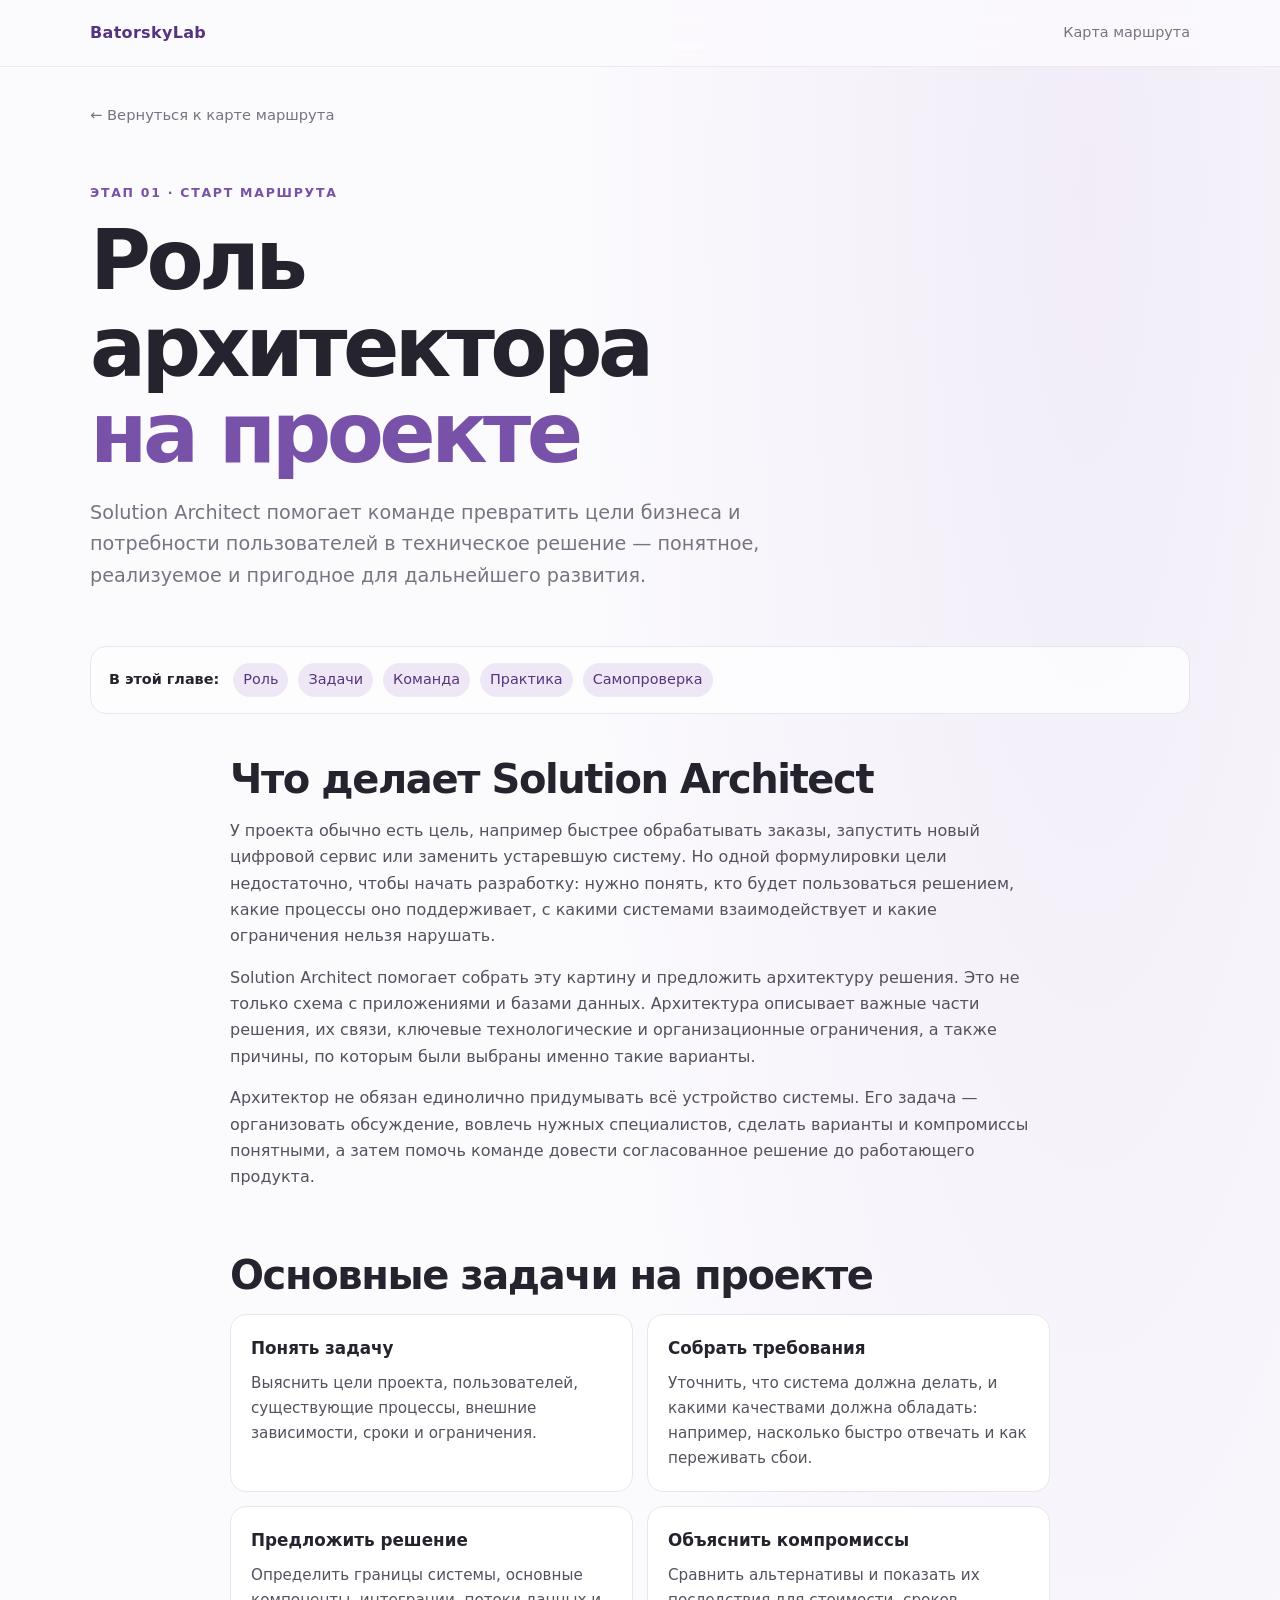
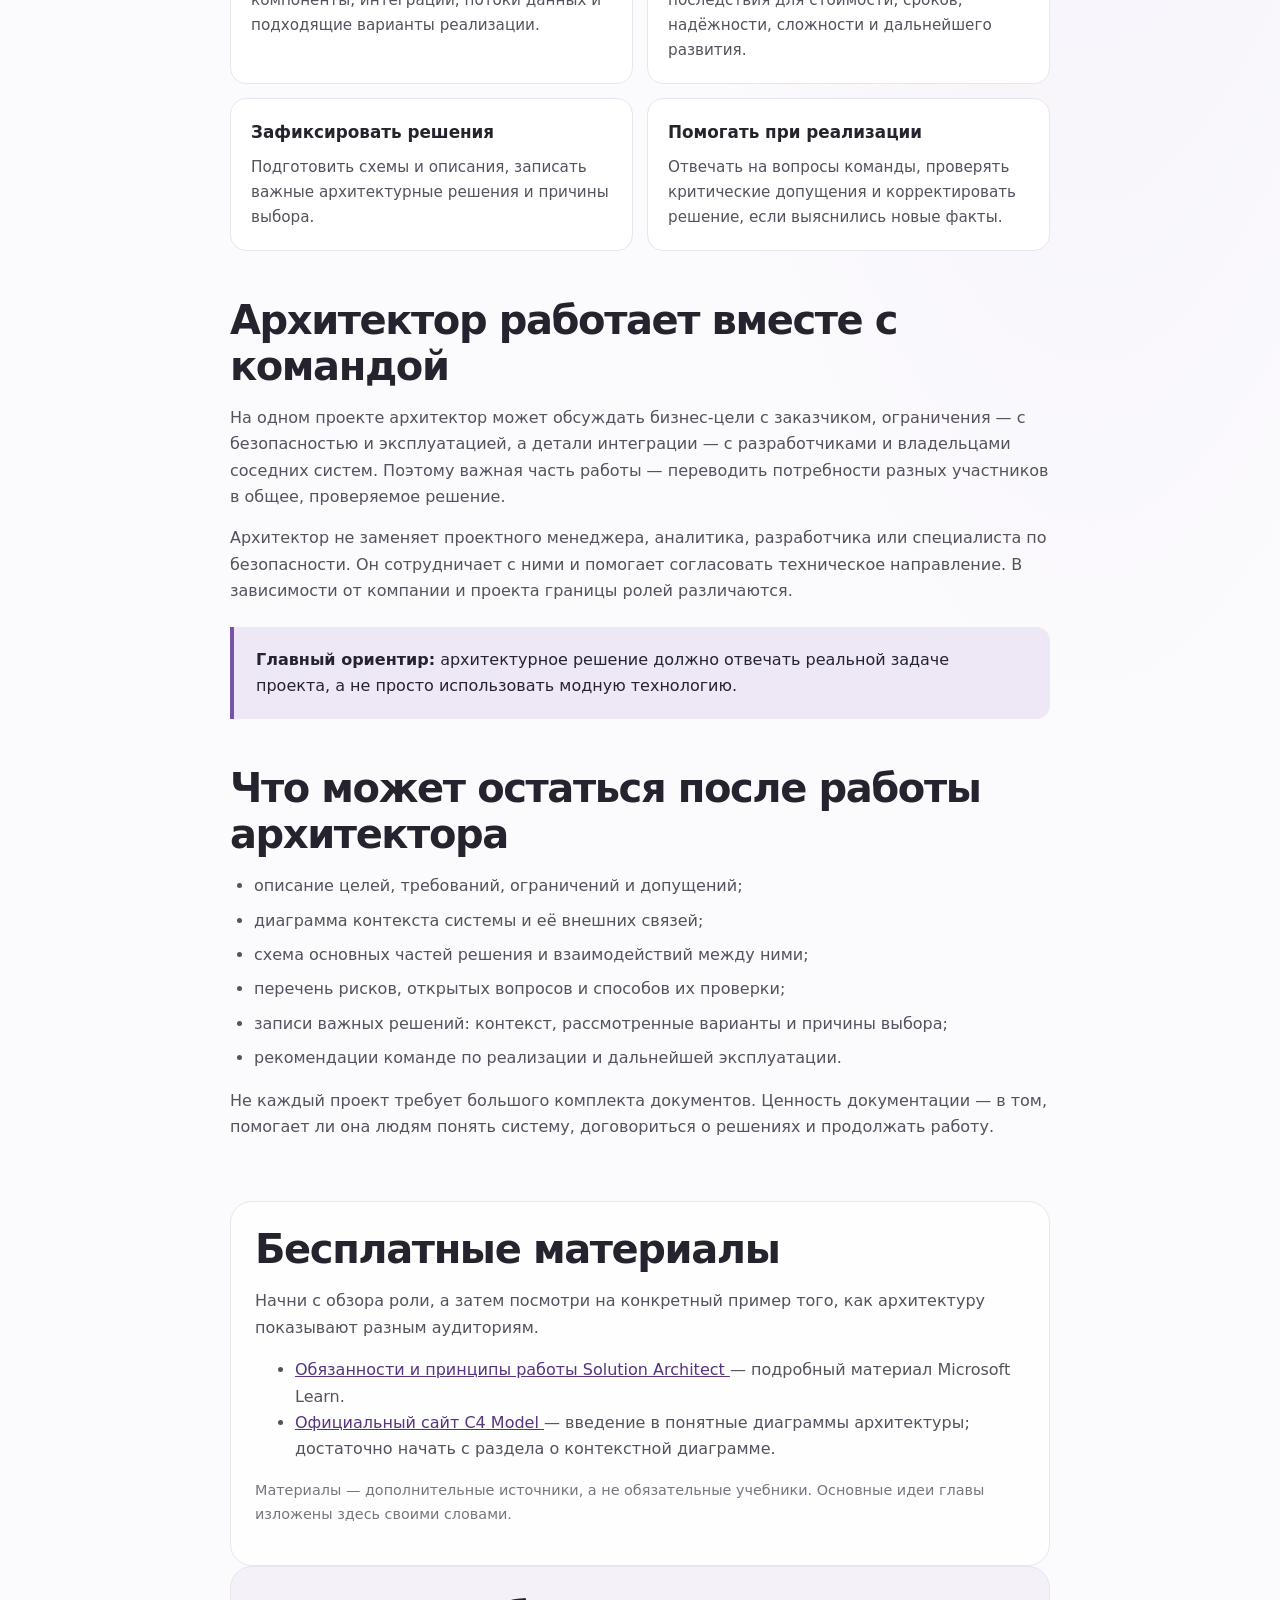
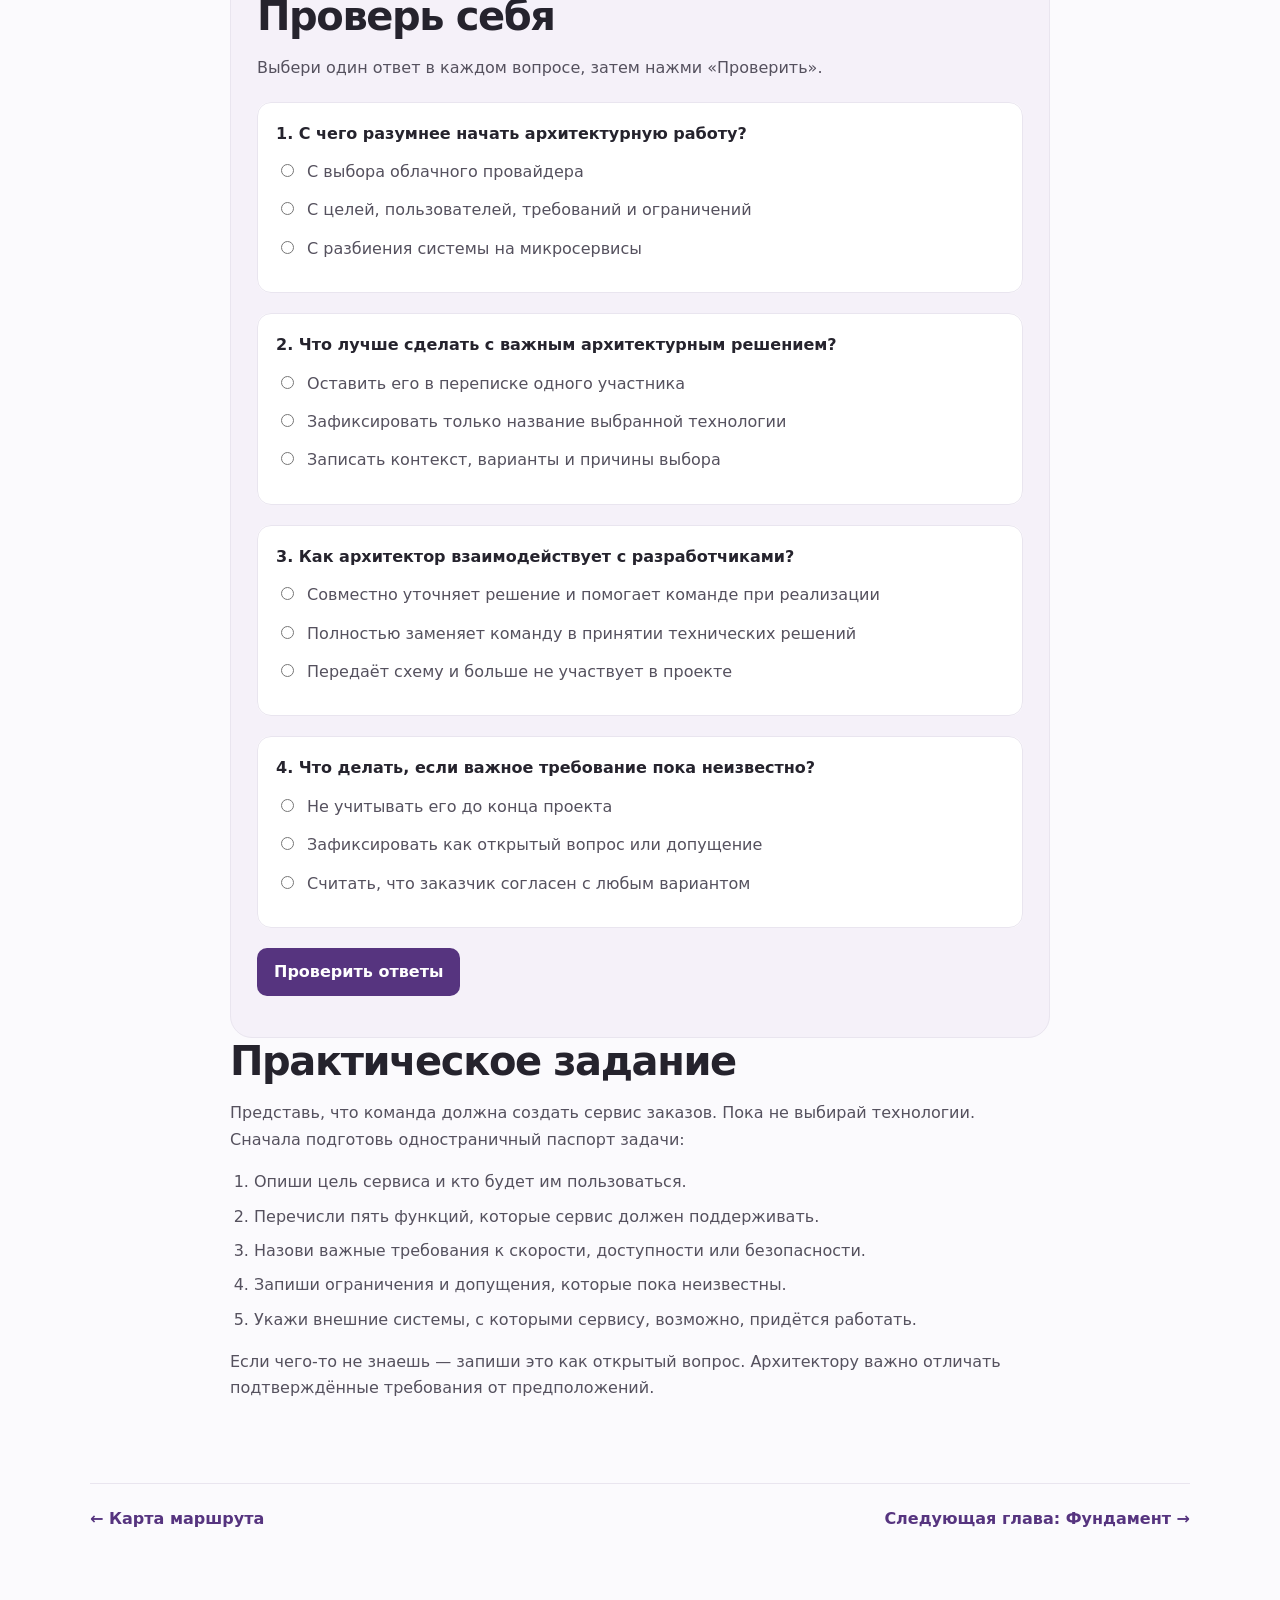
==== commit ae27d69e: "Поменял местами квиз и задание" ====
--- a/chapters/01-start.html
+++ b/chapters/01-start.html
@@ -191,30 +191,6 @@
           </p>
         </section>
 
-        <section id="practice">
-          <h2>Практическое задание</h2>
-          <p>
-            Представь, что команда должна создать сервис заказов. Пока не
-            выбирай технологии. Сначала подготовь одностраничный паспорт задачи:
-          </p>
-          <ol>
-            <li>Опиши цель сервиса и кто будет им пользоваться.</li>
-            <li>Перечисли пять функций, которые сервис должен поддерживать.</li>
-            <li>
-              Назови важные требования к скорости, доступности или безопасности.
-            </li>
-            <li>Запиши ограничения и допущения, которые пока неизвестны.</li>
-            <li>
-              Укажи внешние системы, с которыми сервису, возможно, придётся
-              работать.
-            </li>
-          </ol>
-          <p>
-            Если чего-то не знаешь — запиши это как открытый вопрос. Архитектору
-            важно отличать подтверждённые требования от предположений.
-          </p>
-        </section>
-
         <section id="quiz" class="quiz">
           <h2>Проверь себя</h2>
           <p>Выбери один ответ в каждом вопросе, затем нажми «Проверить».</p>
@@ -297,6 +273,30 @@
             <button class="quiz-button" type="submit">Проверить ответы</button>
             <p id="quiz-result" class="quiz-result" aria-live="polite"></p>
           </form>
+        </section>
+
+        <section id="practice">
+          <h2>Практическое задание</h2>
+          <p>
+            Представь, что команда должна создать сервис заказов. Пока не
+            выбирай технологии. Сначала подготовь одностраничный паспорт задачи:
+          </p>
+          <ol>
+            <li>Опиши цель сервиса и кто будет им пользоваться.</li>
+            <li>Перечисли пять функций, которые сервис должен поддерживать.</li>
+            <li>
+              Назови важные требования к скорости, доступности или безопасности.
+            </li>
+            <li>Запиши ограничения и допущения, которые пока неизвестны.</li>
+            <li>
+              Укажи внешние системы, с которыми сервису, возможно, придётся
+              работать.
+            </li>
+          </ol>
+          <p>
+            Если чего-то не знаешь — запиши это как открытый вопрос. Архитектору
+            важно отличать подтверждённые требования от предположений.
+          </p>
         </section>
       </article>
 
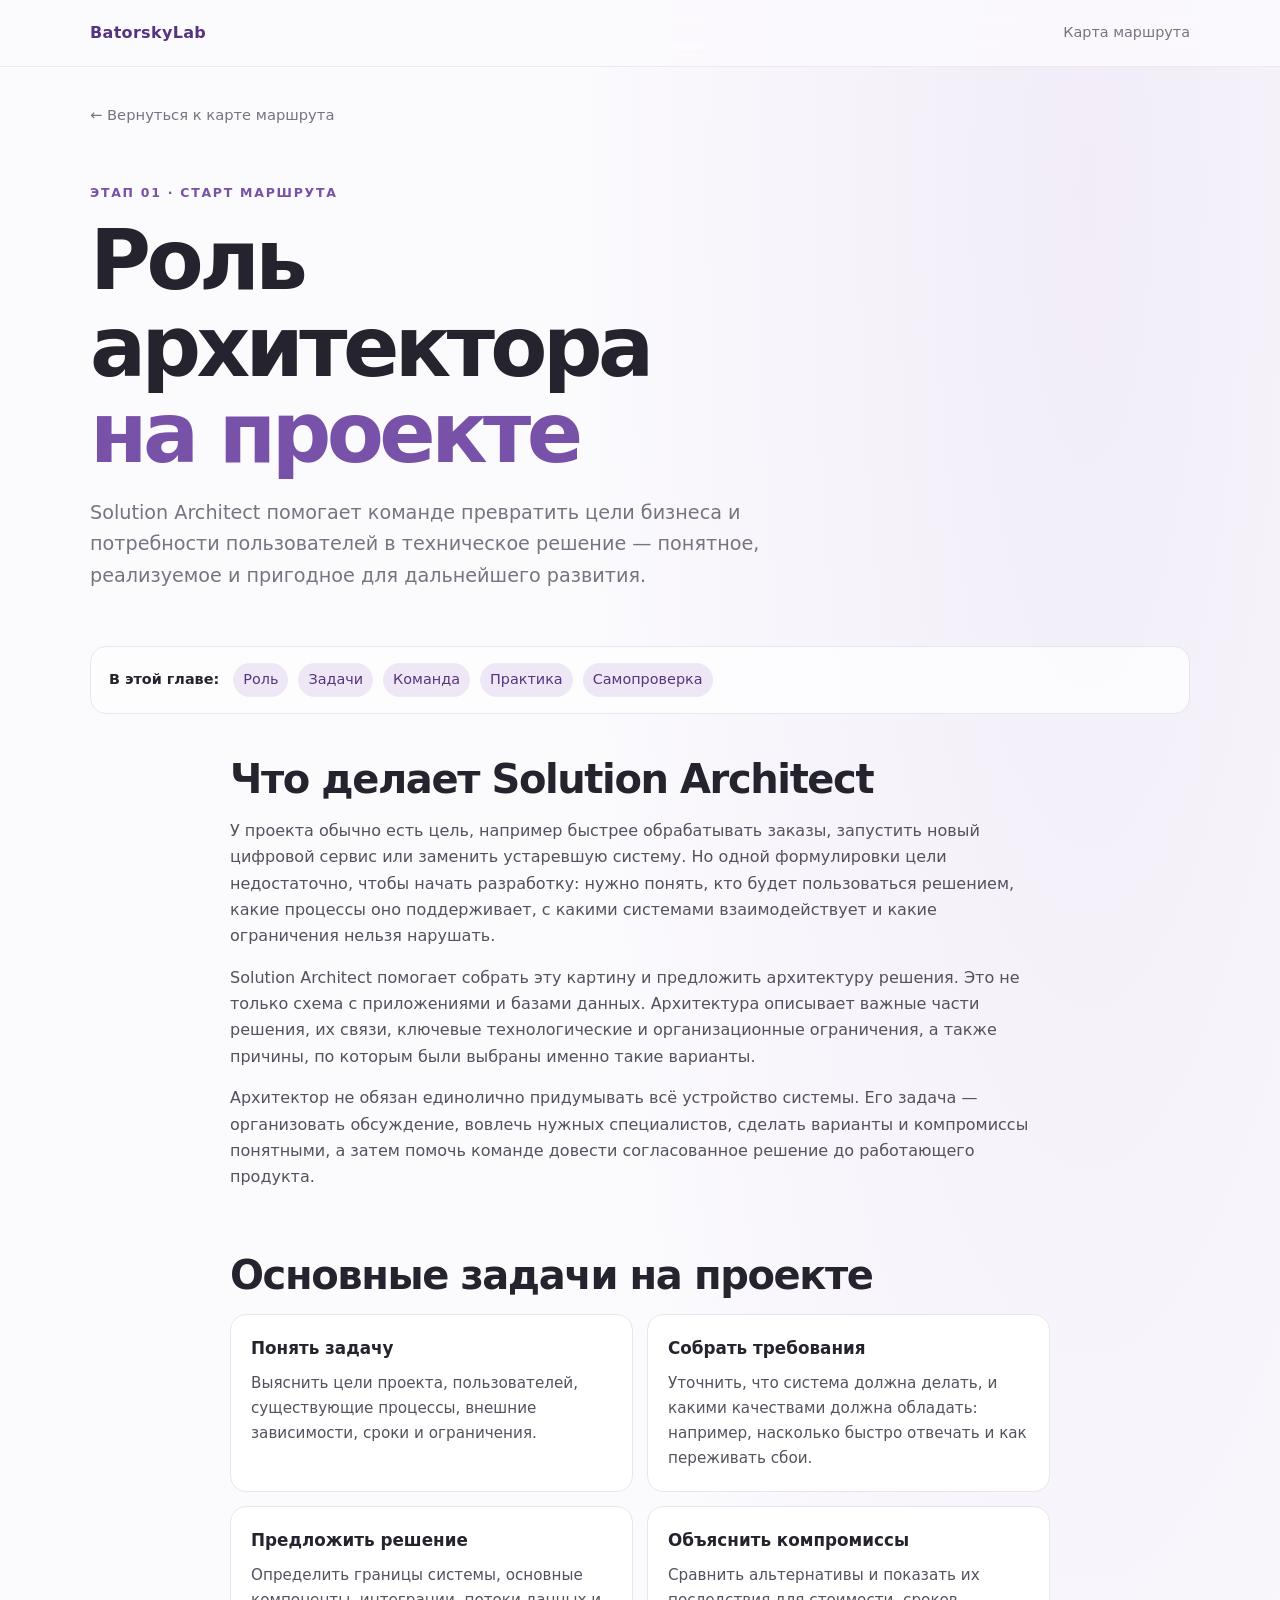
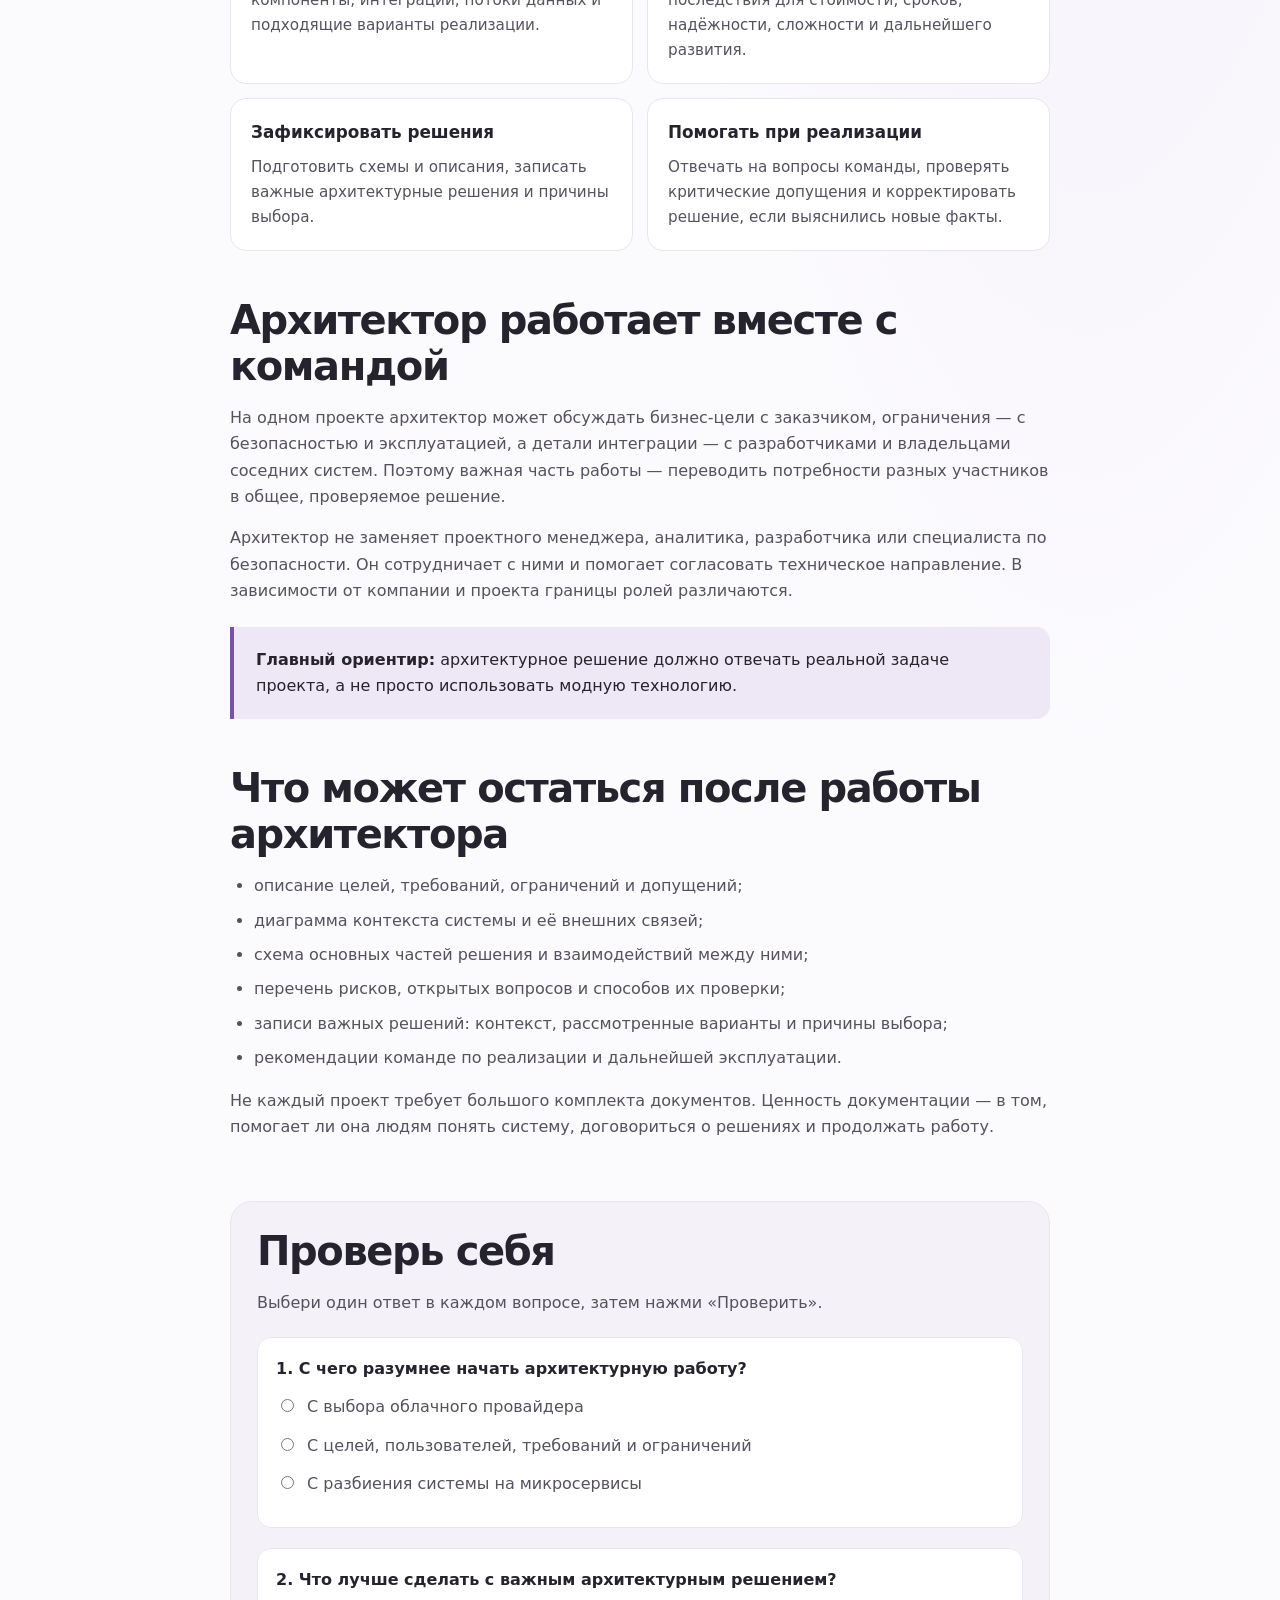
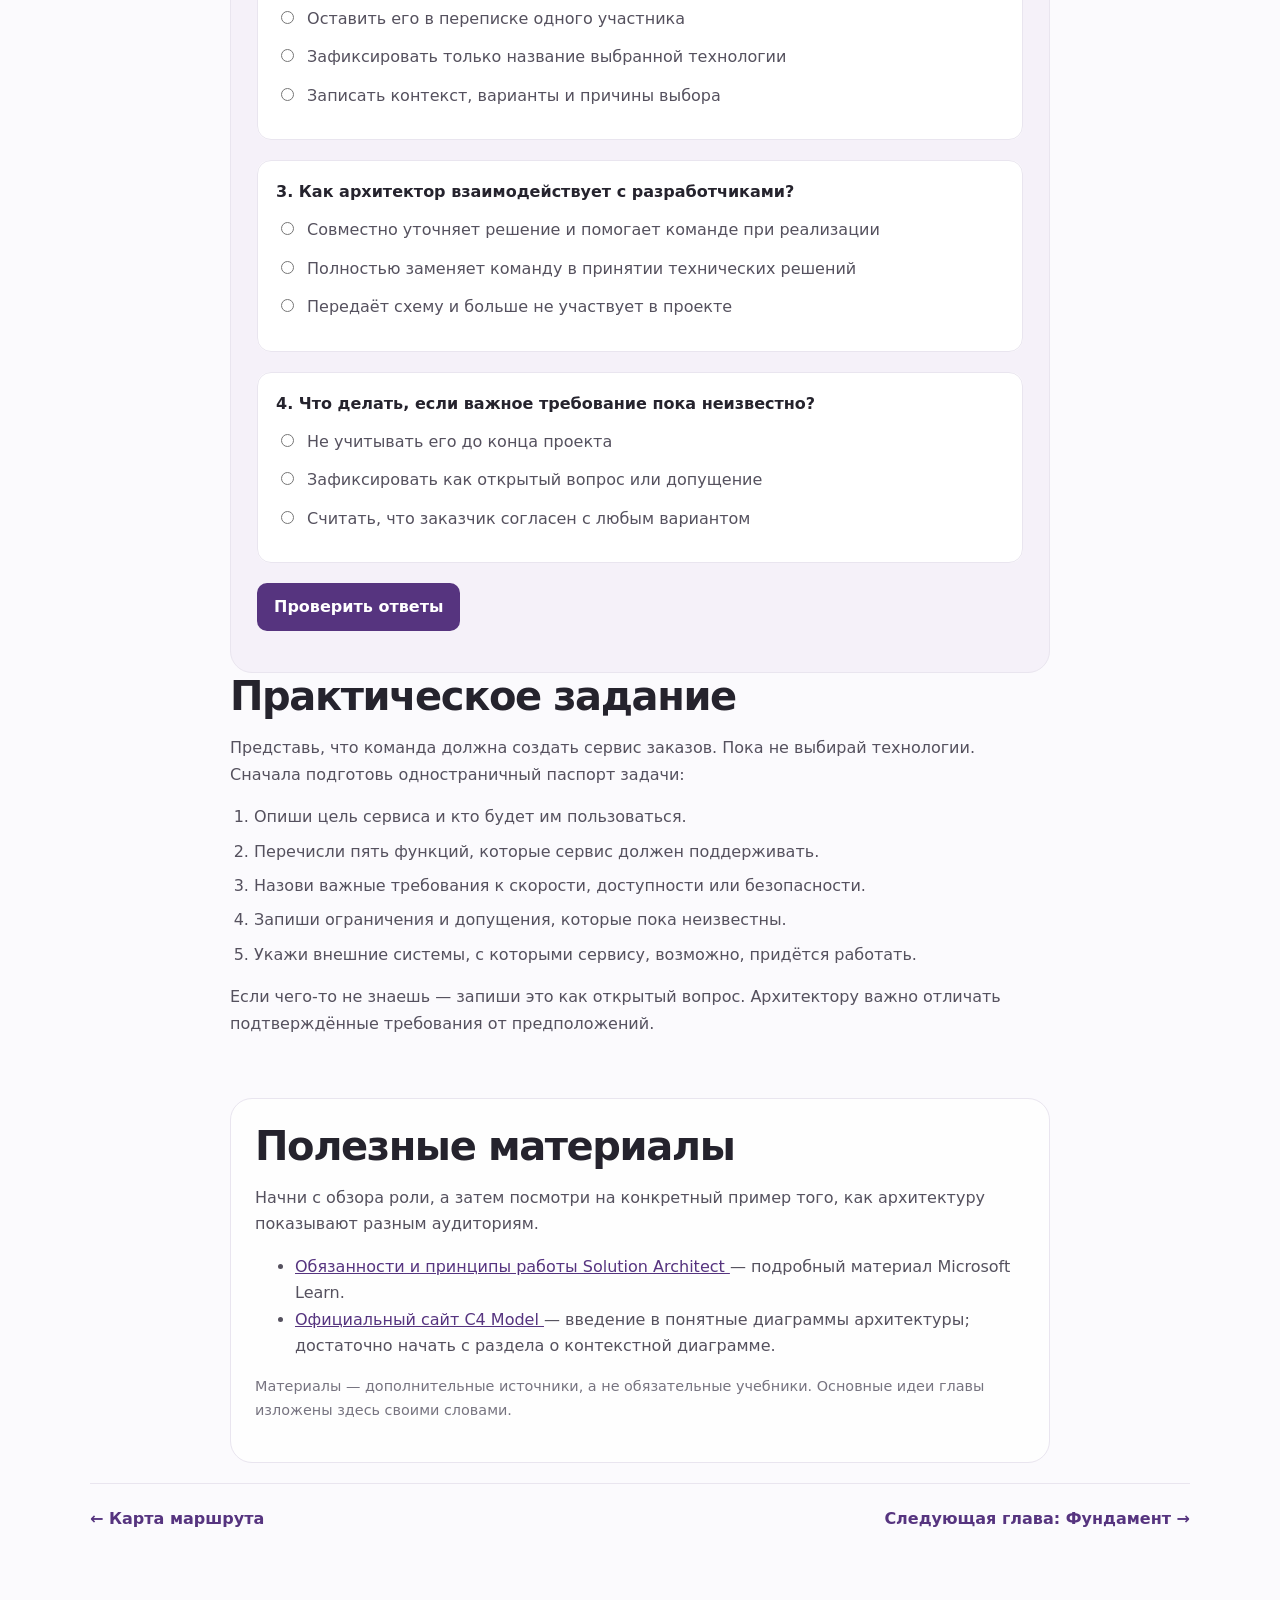
==== commit bb008dc4: "Перенес в конец полезные материалы" ====
--- a/chapters/01-start.html
+++ b/chapters/01-start.html
@@ -160,8 +160,116 @@
           </p>
         </section>
 
+        <section id="quiz" class="quiz">
+          <h2>Проверь себя</h2>
+          <p>Выбери один ответ в каждом вопросе, затем нажми «Проверить».</p>
+
+          <form id="quiz-form">
+            <fieldset class="question" data-answer="b">
+              <legend>1. С чего разумнее начать архитектурную работу?</legend>
+              <label
+                ><input type="radio" name="q1" value="a" /> С выбора облачного
+                провайдера</label
+              >
+              <label
+                ><input type="radio" name="q1" value="b" /> С целей,
+                пользователей, требований и ограничений</label
+              >
+              <label
+                ><input type="radio" name="q1" value="c" /> С разбиения системы
+                на микросервисы</label
+              >
+              <p class="feedback" aria-live="polite"></p>
+            </fieldset>
+
+            <fieldset class="question" data-answer="c">
+              <legend>
+                2. Что лучше сделать с важным архитектурным решением?
+              </legend>
+              <label
+                ><input type="radio" name="q2" value="a" /> Оставить его в
+                переписке одного участника</label
+              >
+              <label
+                ><input type="radio" name="q2" value="b" /> Зафиксировать только
+                название выбранной технологии</label
+              >
+              <label
+                ><input type="radio" name="q2" value="c" /> Записать контекст,
+                варианты и причины выбора</label
+              >
+              <p class="feedback" aria-live="polite"></p>
+            </fieldset>
+
+            <fieldset class="question" data-answer="a">
+              <legend>
+                3. Как архитектор взаимодействует с разработчиками?
+              </legend>
+              <label
+                ><input type="radio" name="q3" value="a" /> Совместно уточняет
+                решение и помогает команде при реализации</label
+              >
+              <label
+                ><input type="radio" name="q3" value="b" /> Полностью заменяет
+                команду в принятии технических решений</label
+              >
+              <label
+                ><input type="radio" name="q3" value="c" /> Передаёт схему и
+                больше не участвует в проекте</label
+              >
+              <p class="feedback" aria-live="polite"></p>
+            </fieldset>
+
+            <fieldset class="question" data-answer="b">
+              <legend>
+                4. Что делать, если важное требование пока неизвестно?
+              </legend>
+              <label
+                ><input type="radio" name="q4" value="a" /> Не учитывать его до
+                конца проекта</label
+              >
+              <label
+                ><input type="radio" name="q4" value="b" /> Зафиксировать как
+                открытый вопрос или допущение</label
+              >
+              <label
+                ><input type="radio" name="q4" value="c" /> Считать, что
+                заказчик согласен с любым вариантом</label
+              >
+              <p class="feedback" aria-live="polite"></p>
+            </fieldset>
+
+            <button class="quiz-button" type="submit">Проверить ответы</button>
+            <p id="quiz-result" class="quiz-result" aria-live="polite"></p>
+          </form>
+        </section>
+
+        <section id="practice">
+          <h2>Практическое задание</h2>
+          <p>
+            Представь, что команда должна создать сервис заказов. Пока не
+            выбирай технологии. Сначала подготовь одностраничный паспорт задачи:
+          </p>
+          <ol>
+            <li>Опиши цель сервиса и кто будет им пользоваться.</li>
+            <li>Перечисли пять функций, которые сервис должен поддерживать.</li>
+            <li>
+              Назови важные требования к скорости, доступности или безопасности.
+            </li>
+            <li>Запиши ограничения и допущения, которые пока неизвестны.</li>
+            <li>
+              Укажи внешние системы, с которыми сервису, возможно, придётся
+              работать.
+            </li>
+          </ol>
+          <p>
+            Если чего-то не знаешь — запиши это как открытый вопрос. Архитектору
+            важно отличать подтверждённые требования от предположений.
+          </p>
+        </section>
+
         <section class="resources">
-          <h2>Бесплатные материалы</h2>
+          <h2>Полезные материалы</h2>
           <p>
             Начни с обзора роли, а затем посмотри на конкретный пример того, как
             архитектуру показывают разным аудиториям.
@@ -188,114 +296,6 @@
           <p class="small-note">
             Материалы — дополнительные источники, а не обязательные учебники.
             Основные идеи главы изложены здесь своими словами.
-          </p>
-        </section>
-
-        <section id="quiz" class="quiz">
-          <h2>Проверь себя</h2>
-          <p>Выбери один ответ в каждом вопросе, затем нажми «Проверить».</p>
-
-          <form id="quiz-form">
-            <fieldset class="question" data-answer="b">
-              <legend>1. С чего разумнее начать архитектурную работу?</legend>
-              <label
-                ><input type="radio" name="q1" value="a" /> С выбора облачного
-                провайдера</label
-              >
-              <label
-                ><input type="radio" name="q1" value="b" /> С целей,
-                пользователей, требований и ограничений</label
-              >
-              <label
-                ><input type="radio" name="q1" value="c" /> С разбиения системы
-                на микросервисы</label
-              >
-              <p class="feedback" aria-live="polite"></p>
-            </fieldset>
-
-            <fieldset class="question" data-answer="c">
-              <legend>
-                2. Что лучше сделать с важным архитектурным решением?
-              </legend>
-              <label
-                ><input type="radio" name="q2" value="a" /> Оставить его в
-                переписке одного участника</label
-              >
-              <label
-                ><input type="radio" name="q2" value="b" /> Зафиксировать только
-                название выбранной технологии</label
-              >
-              <label
-                ><input type="radio" name="q2" value="c" /> Записать контекст,
-                варианты и причины выбора</label
-              >
-              <p class="feedback" aria-live="polite"></p>
-            </fieldset>
-
-            <fieldset class="question" data-answer="a">
-              <legend>
-                3. Как архитектор взаимодействует с разработчиками?
-              </legend>
-              <label
-                ><input type="radio" name="q3" value="a" /> Совместно уточняет
-                решение и помогает команде при реализации</label
-              >
-              <label
-                ><input type="radio" name="q3" value="b" /> Полностью заменяет
-                команду в принятии технических решений</label
-              >
-              <label
-                ><input type="radio" name="q3" value="c" /> Передаёт схему и
-                больше не участвует в проекте</label
-              >
-              <p class="feedback" aria-live="polite"></p>
-            </fieldset>
-
-            <fieldset class="question" data-answer="b">
-              <legend>
-                4. Что делать, если важное требование пока неизвестно?
-              </legend>
-              <label
-                ><input type="radio" name="q4" value="a" /> Не учитывать его до
-                конца проекта</label
-              >
-              <label
-                ><input type="radio" name="q4" value="b" /> Зафиксировать как
-                открытый вопрос или допущение</label
-              >
-              <label
-                ><input type="radio" name="q4" value="c" /> Считать, что
-                заказчик согласен с любым вариантом</label
-              >
-              <p class="feedback" aria-live="polite"></p>
-            </fieldset>
-
-            <button class="quiz-button" type="submit">Проверить ответы</button>
-            <p id="quiz-result" class="quiz-result" aria-live="polite"></p>
-          </form>
-        </section>
-
-        <section id="practice">
-          <h2>Практическое задание</h2>
-          <p>
-            Представь, что команда должна создать сервис заказов. Пока не
-            выбирай технологии. Сначала подготовь одностраничный паспорт задачи:
-          </p>
-          <ol>
-            <li>Опиши цель сервиса и кто будет им пользоваться.</li>
-            <li>Перечисли пять функций, которые сервис должен поддерживать.</li>
-            <li>
-              Назови важные требования к скорости, доступности или безопасности.
-            </li>
-            <li>Запиши ограничения и допущения, которые пока неизвестны.</li>
-            <li>
-              Укажи внешние системы, с которыми сервису, возможно, придётся
-              работать.
-            </li>
-          </ol>
-          <p>
-            Если чего-то не знаешь — запиши это как открытый вопрос. Архитектору
-            важно отличать подтверждённые требования от предположений.
           </p>
         </section>
       </article>
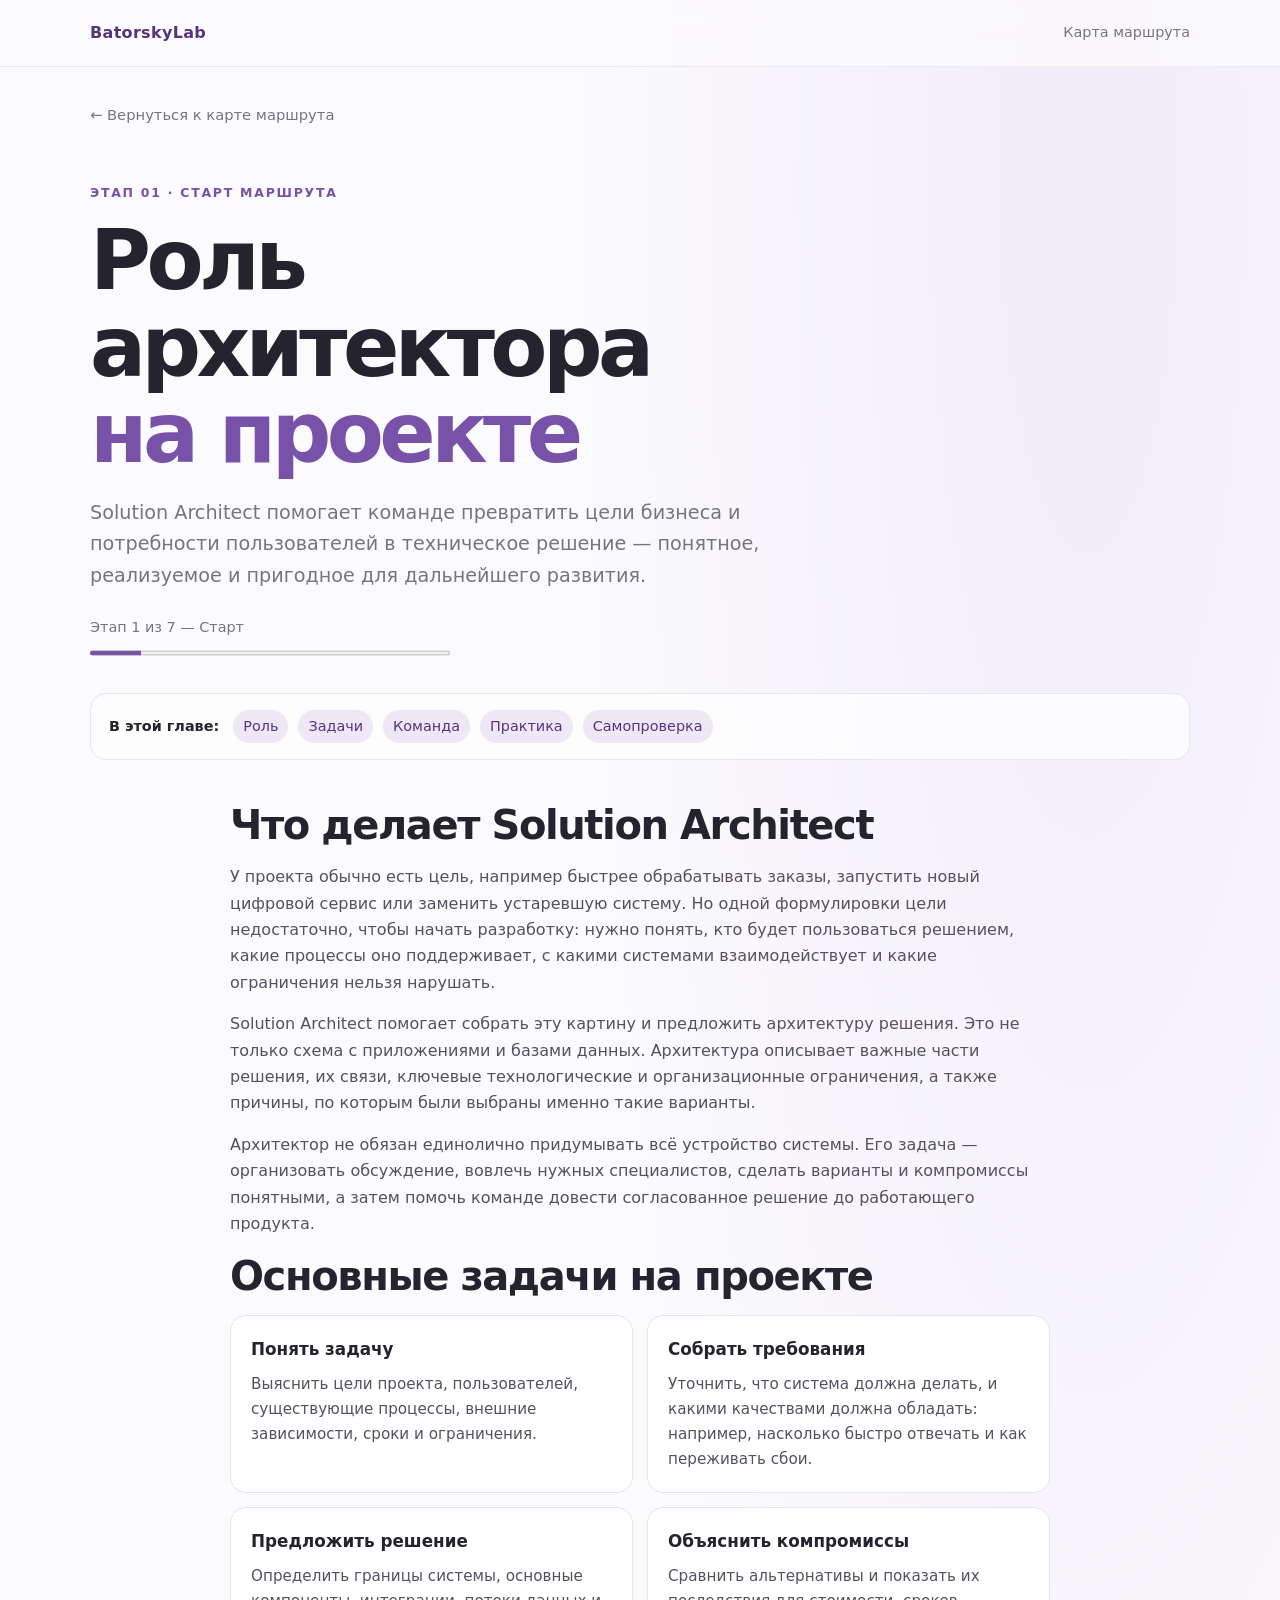
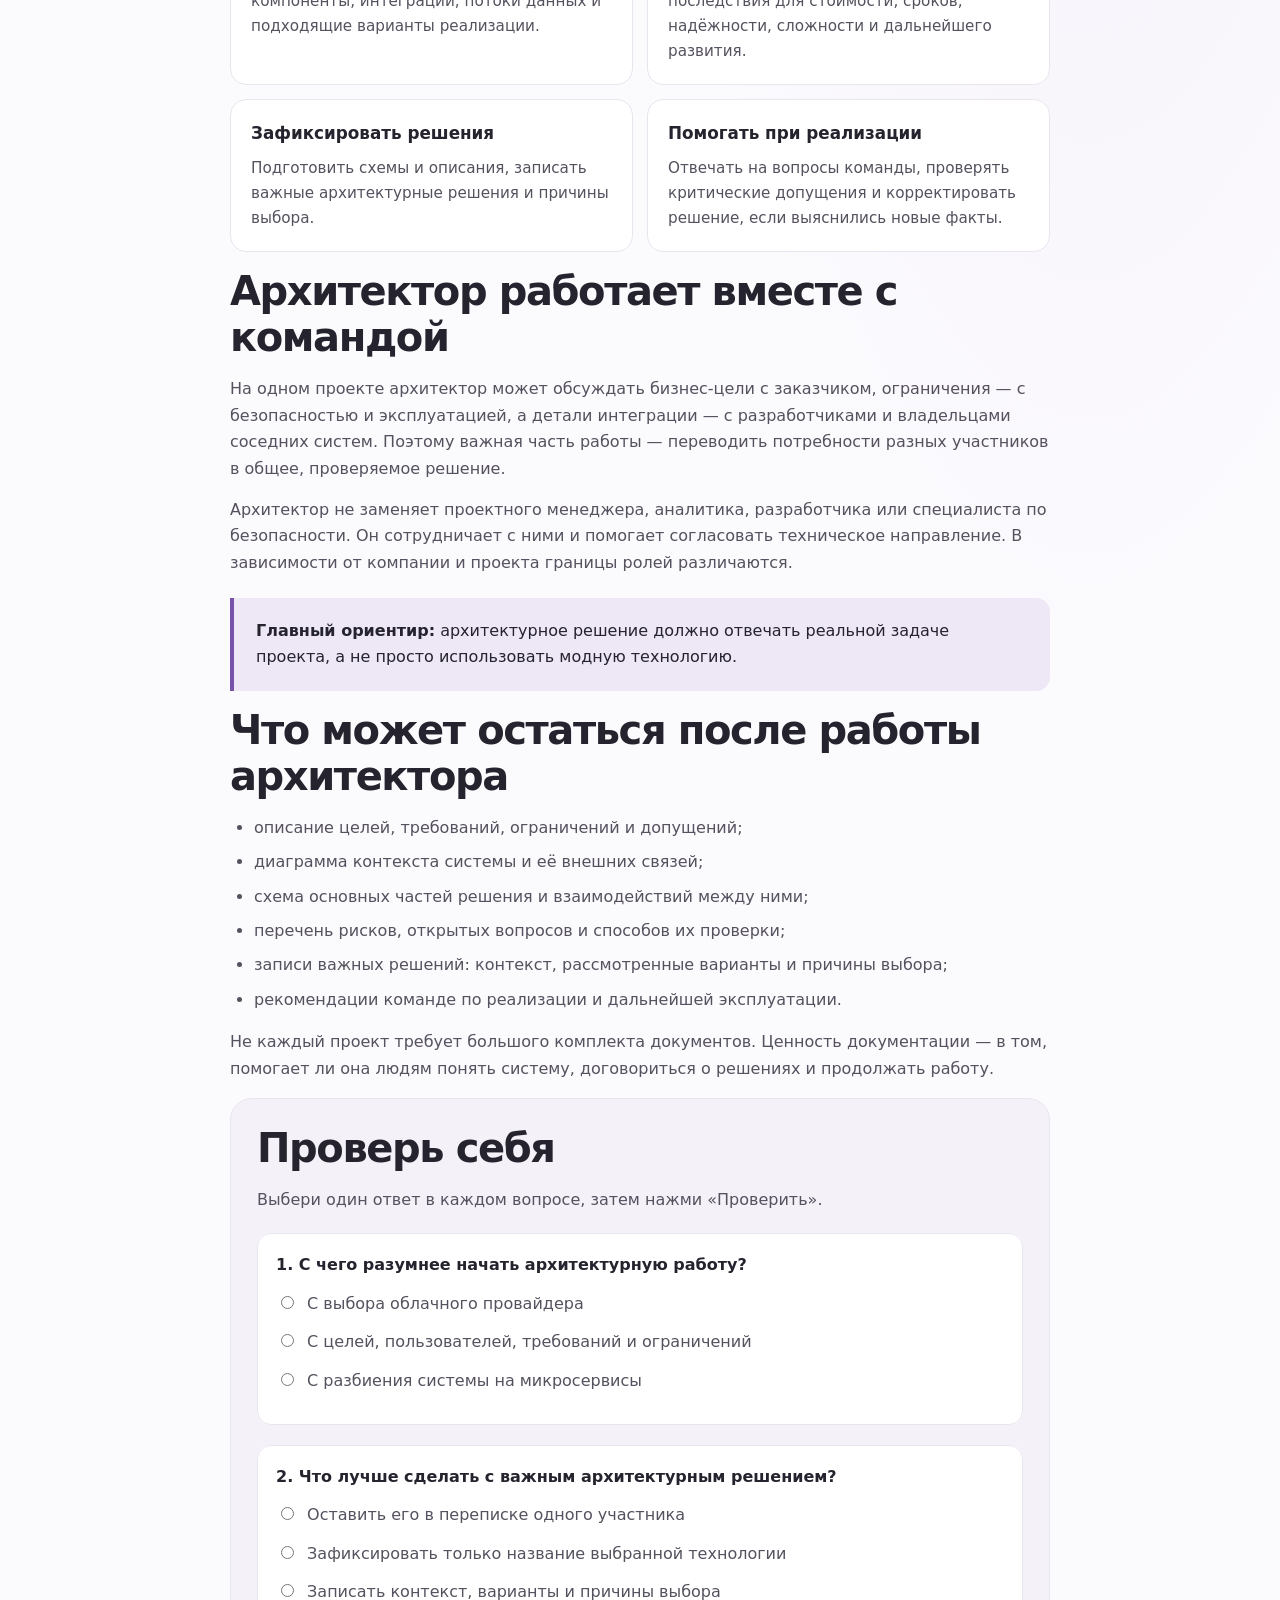
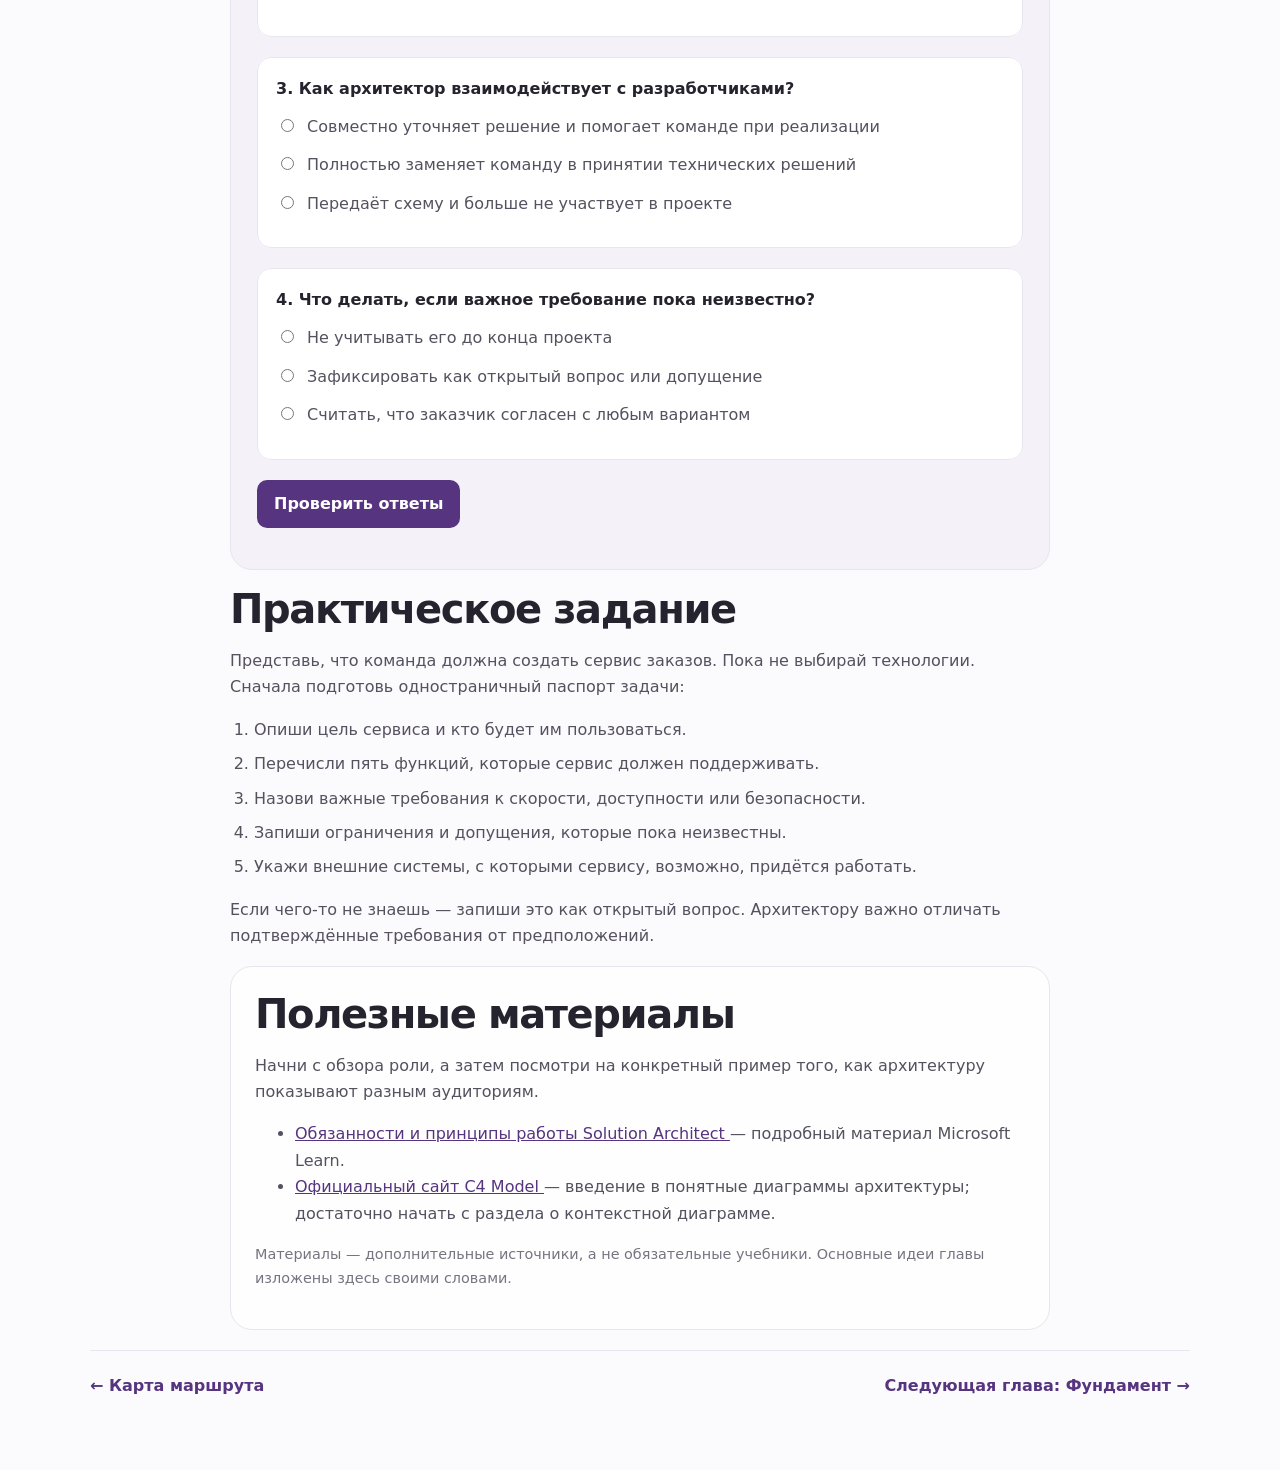
==== commit 0c8b89b0: "Добавил контент раздела 2" ====
--- a/chapters/01-start.html
+++ b/chapters/01-start.html
@@ -30,6 +30,11 @@
           потребности пользователей в техническое решение — понятное,
           реализуемое и пригодное для дальнейшего развития.
         </p>
+
+        <div class="progress-block">
+          <label for="course-progress">Этап 1 из 7 — Старт</label>
+          <progress id="course-progress" value="1" max="7">1 из 7</progress>
+        </div>
       </header>
 
       <nav class="contents" aria-label="Содержание главы">
--- a/assets/css/site.css
+++ b/assets/css/site.css
@@ -520,3 +520,31 @@
     transition-duration: 0.01ms !important;
   }
 }
+
+.lesson > section {
+  margin: 0;
+  padding: 0;
+}
+
+.lesson > section + section {
+  margin-top: 1rem;
+}
+
+.progress-block {
+  max-width: 360px;
+  margin-top: 24px;
+  color: var(--muted);
+  font-size: 0.9rem;
+}
+
+.progress-block label {
+  display: block;
+  margin-bottom: 8px;
+}
+
+.progress-block progress {
+  display: block;
+  width: 100%;
+  height: 10px;
+  accent-color: var(--purple);
+}
